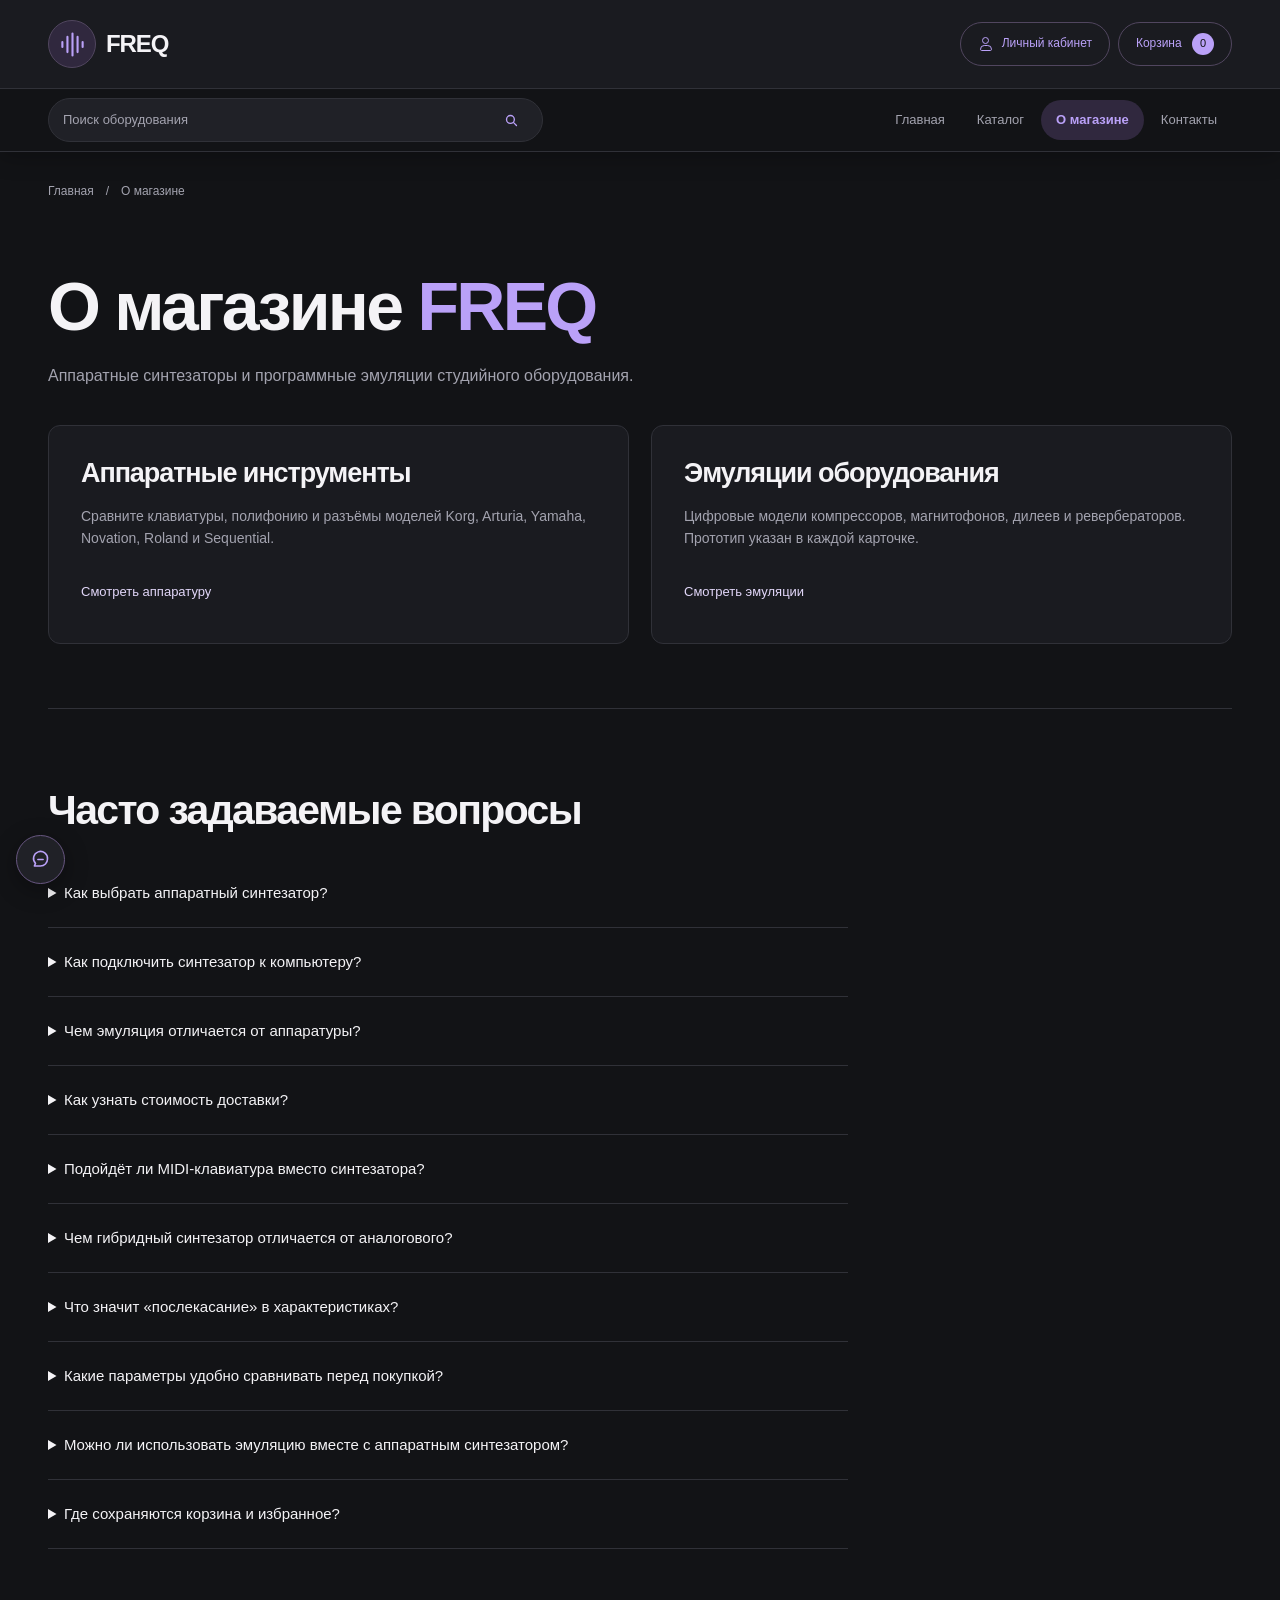
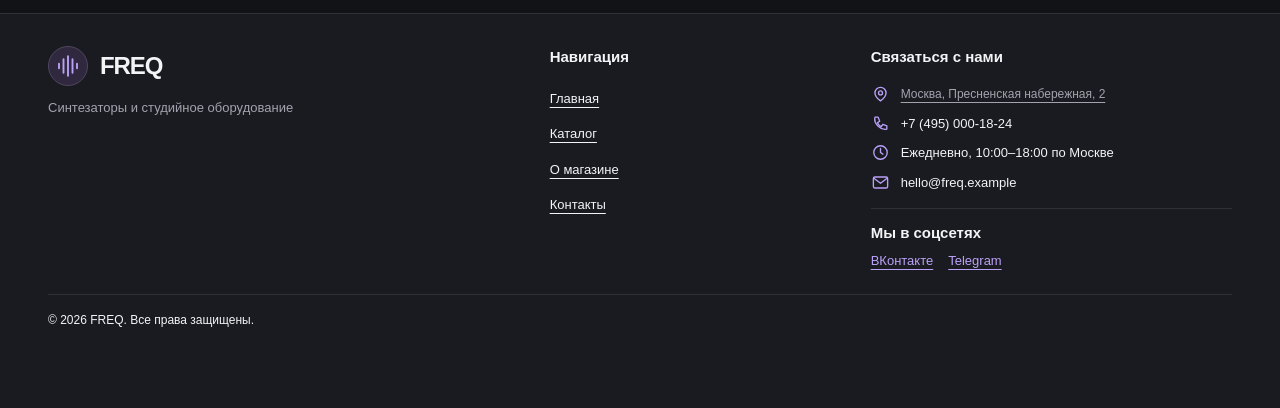
==== about.html @ dcb29331 "feat: add local account and contact email" ====
<!doctype html><html lang="ru"><head><meta charset="utf-8"><meta name="viewport" content="width=device-width, initial-scale=1.0"><meta name="description" content="О магазине. FREQ — аппаратные синтезаторы и программные эмуляции студийного оборудования."><title>О магазине — FREQ</title><link rel="icon" href="images/favicon.svg" type="image/svg+xml"><link rel="stylesheet" href="css/style.css"><link rel="stylesheet" href="css/responsive.css"><script src="js/main.js" defer></script></head><body id="top"><a class="skip-link" href="#main">Перейти к содержимому</a><header class="header"><div class="header__brandbar"><div class="container header__inner"><a class="header-brand" href="index.html" aria-label="FREQ — главная"><span class="header-brand__icon"><svg viewBox="0 0 32 32" width="27" height="27" fill="none" stroke="currentColor" stroke-width="2.5" stroke-linecap="round" aria-hidden="true"><path d="M4 13v6m6-12v18m6-22v26m6-22v18m6-12v6"/></svg></span><span class="brand-name">FREQ</span></a><div class="header__actions"><button class="account-button" type="button" data-account aria-haspopup="dialog" aria-controls="account-dialog"><span class="account-button__icon" aria-hidden="true"></span><span class="account-button__label">Личный кабинет</span></button><button class="cart-button" data-cart>Корзина <span class="cart-count">0</span></button></div><button class="menu-button" aria-expanded="false" aria-controls="navigation" aria-label="Открыть меню">☰</button></div></div><div class="header__navrow"><div class="container header__navinner"><form class="header-search" action="catalog.html" method="get" role="search"><label class="sr-only" for="header-query">Поиск оборудования</label><input id="header-query" name="q" type="search" placeholder="Поиск оборудования" maxlength="100"><button type="submit" aria-label="Найти товар"><svg width="17" height="17" viewBox="0 0 24 24" fill="none" stroke="currentColor" stroke-width="1.9" stroke-linecap="round" aria-hidden="true"><circle cx="10.5" cy="10.5" r="5.5"/><path d="m15 15 4 4"/></svg></button></form><nav class="nav" id="navigation" aria-label="Основная навигация"><a class="nav__link" href="index.html">Главная</a><a class="nav__link" href="catalog.html">Каталог</a><a class="nav__link nav__link--active" href="about.html" aria-current="page">О магазине</a><a class="nav__link" href="contacts.html">Контакты</a></nav></div></div></header><main tabindex="-1" id="main" class="page-main page-main--about"><nav class="breadcrumbs container" aria-label="Хлебные крошки"><a href="index.html">Главная</a><span>/</span><span aria-current="page">О магазине</span></nav>
<section class="section section--top container"><h1 class="page-title">О магазине <span class="accent">FREQ</span></h1><p class="lead">Аппаратные синтезаторы и программные эмуляции студийного оборудования.</p>
<div class="feature-grid"><article class="contact-card"><h2>Аппаратные инструменты</h2><p>Сравните клавиатуры, полифонию и разъёмы моделей Korg, Arturia, Yamaha, Novation, Roland и Sequential.</p><a class="text-link" href="catalog.html?category=hardware">Смотреть аппаратуру</a></article>
<article class="contact-card"><h2>Эмуляции оборудования</h2><p>Цифровые модели компрессоров, магнитофонов, дилеев и ревербераторов. Прототип указан в каждой карточке.</p><a class="text-link" href="catalog.html?category=effect">Смотреть эмуляции</a></article></div></section>
<section class="container section page-feature about-faq" id="faq" aria-labelledby="about-faq-title">
  <h2 id="about-faq-title">Часто задаваемые вопросы</h2>
  <div class="faq">
    <details><summary>Как выбрать аппаратный синтезатор?</summary><p>Для басовых партий и лидов часто подходит монофоническая модель. Для аккордов выбирайте полифоническую и проверяйте число голосов. В каталоге можно сравнить до трёх инструментов по клавиатуре, звуковому движку и полифонии.</p></details>
    <details><summary>Как подключить синтезатор к компьютеру?</summary><p>Для записи звука подключите линейные выходы к аудиоинтерфейсу. Для передачи нот и команд используйте MIDI или USB-MIDI, если они предусмотрены вашей моделью.</p></details>
    <details><summary>Чем эмуляция отличается от аппаратуры?</summary><p>Эмуляция работает в программе для записи звука и воспроизводит конкретное устройство или его алгоритм. Название прототипа и ссылка на требования производителя указаны в карточке плагина.</p></details>
    <details><summary>Как узнать стоимость доставки?</summary><p>При добавлении физического товара в форме появляется поле города. Итог в корзине включает товары. Стоимость доставки рассчитывается отдельно, вне сайта.</p></details>
      <details><summary>Подойдёт ли MIDI-клавиатура вместо синтезатора?</summary><p>Обычная MIDI-клавиатура передаёт ноты и команды, а для звука ей нужен внешний инструмент или плагин. Аппаратный синтезатор сам создаёт звук.</p></details>
    <details><summary>Чем гибридный синтезатор отличается от аналогового?</summary><p>Гибридный инструмент совмещает аналоговые и цифровые компоненты. Например, цифровые генераторы могут проходить через аналоговый фильтр. Устройство звукового тракта указано в карточке модели.</p></details>
    <details><summary>Что значит «послекасание» в характеристиках?</summary><p>Клавиатура с послекасанием реагирует на дополнительное давление после нажатия клавиши. В зависимости от модели им можно управлять фильтром, вибрато или другим параметром.</p></details>
    <details><summary>Какие параметры удобно сравнивать перед покупкой?</summary><p>Сопоставьте число клавиш, полифонию, тип звукового движка и разъёмы. Чтобы увидеть данные рядом, отметьте до трёх позиций кнопкой «Сравнить».</p></details>
    <details><summary>Можно ли использовать эмуляцию вместе с аппаратным синтезатором?</summary><p>Да. Запишите синтезатор на аудиодорожку и добавьте плагин как эффект. Перед установкой проверьте поддержку формата плагина в своей программе.</p></details>
    <details><summary>Где сохраняются корзина и избранное?</summary><p>Они хранятся в текущем браузере. На другом устройстве или после очистки данных сайта списки могут быть пустыми.</p></details>
</div>
</section></main><footer class="footer"><div class="container"><div class="footer__grid"><div class="footer__intro"><a class="footer-brand" href="index.html" aria-label="FREQ — главная"><span class="header-brand__icon"><svg viewBox="0 0 32 32" width="27" height="27" fill="none" stroke="currentColor" stroke-width="2.5" stroke-linecap="round" aria-hidden="true"><path d="M4 13v6m6-12v18m6-22v26m6-22v18m6-12v6"/></svg></span><span class="brand-name">FREQ</span></a><p class="footer__caption">Синтезаторы и студийное оборудование</p></div><nav class="footer__links" aria-label="Навигация в подвале"><h2>Навигация</h2><ul class="footer__link-list"><li><a href="index.html">Главная</a></li><li><a href="catalog.html">Каталог</a></li><li><a href="about.html">О магазине</a></li><li><a href="contacts.html">Контакты</a></li></ul></nav><div class="footer__contacts">
  <h2>Связаться с нами</h2>
  <address class="footer__contact-list">
    <a class="footer__contact-row" href="contacts.html#location-title"><svg class="footer__contact-icon" width="19" height="19" viewBox="0 0 24 24" fill="none" stroke="currentColor" stroke-width="1.7" stroke-linecap="round" stroke-linejoin="round" aria-hidden="true"><path d="M19 10c0 5-7 10-7 10s-7-5-7-10a7 7 0 1 1 14 0Z"/><circle cx="12" cy="10" r="2.5"/></svg><span>Москва, Пресненская набережная, 2</span></a>
    <div class="footer__contact-row"><svg class="footer__contact-icon" width="19" height="19" viewBox="0 0 24 24" fill="none" stroke="currentColor" stroke-width="1.7" stroke-linecap="round" stroke-linejoin="round" aria-hidden="true"><path d="M5 4h4l2 5-3 2a13 13 0 0 0 5 5l2-3 5 2v4c-8 2-17-7-15-15Z"/></svg><span>+7 (495) 000-18-24</span></div>
    <div class="footer__contact-row"><svg class="footer__contact-icon" width="19" height="19" viewBox="0 0 24 24" fill="none" stroke="currentColor" stroke-width="1.7" stroke-linecap="round" stroke-linejoin="round" aria-hidden="true"><circle cx="12" cy="12" r="8.5"/><path d="M12 7v5l3 2"/></svg><span>Ежедневно, 10:00–18:00 по Москве</span></div>
    <div class="footer__contact-row"><svg class="footer__contact-icon" width="19" height="19" viewBox="0 0 24 24" fill="none" stroke="currentColor" stroke-width="1.7" stroke-linecap="round" stroke-linejoin="round" aria-hidden="true"><rect x="3" y="5" width="18" height="14" rx="2"/><path d="m4 7 8 6 8-6"/></svg><span>hello@freq.example</span></div>
  </address>
<section class="footer__socials" aria-labelledby="social-title">
  <h2 id="social-title">Мы в соцсетях</h2>
  <ul class="social-links">
    <li><a href="https://vk.com/search?c%5Bq%5D=FREQ&amp;c%5Bsection%5D=communities">ВКонтакте</a></li>
    <li><a href="https://t.me/freq_plugins_club">Telegram</a></li>
  </ul>
</section>
</div></div><div class="footer__bottom"><small>© 2026 FREQ. Все права защищены.</small></div></div></footer><dialog class="modal account-dialog" id="account-dialog" aria-labelledby="account-title" aria-describedby="account-description">
  <div class="modal__header">
    <h2 id="account-title">Личный кабинет</h2>
    <button class="icon-button" type="button" data-account-close aria-label="Закрыть личный кабинет" autofocus>×</button>
  </div>
  <p id="account-description">Профиль сохраняется в этом браузере.</p>
  <form class="account-form" method="dialog">
    <label for="account-name">Имя</label>
    <input id="account-name" name="name" autocomplete="name" maxlength="100">
    <label for="account-email">Электронная почта</label>
    <input id="account-email" name="email" type="email" autocomplete="email" maxlength="254">
    <button class="button" type="submit">Сохранить профиль</button>
    <p class="account-form__status" role="status"></p>
  </form>
  <a class="text-link" href="favorites.html">Перейти в избранное</a>
</dialog>
<dialog class="modal" id="cart-dialog" aria-labelledby="cart-title"><div class="modal__header"><h2 id="cart-title">Корзина</h2><button class="icon-button" data-close aria-label="Закрыть корзину">×</button></div><div id="cart-items"></div><div class="modal__total">Итого <strong id="cart-total">0 ₽</strong></div><a class="button" href="order.html" id="checkout">Перейти к заявке</a><p class="muted">Корзина сохраняется в этом браузере.</p></dialog><div class="toast" role="status" aria-live="polite"></div><a class="back-to-top" href="#top" aria-label="Наверх страницы" title="Наверх страницы" hidden><span class="back-to-top__progress" aria-hidden="true"></span>
  <svg class="back-to-top__icon" width="26" height="26" viewBox="0 0 26 26" fill="none" stroke="currentColor" stroke-width="1.9" stroke-linecap="round" stroke-linejoin="round" aria-hidden="true">
    <path d="m6.5 10 6.5-6 6.5 6"/>
    <path d="M8 17v4m5-9v9m5-6v6"/>
  </svg>
</a>
<aside class="support-widget" aria-label="Поддержка FREQ">
  <button class="support-widget__toggle" type="button" aria-expanded="false" aria-controls="support-panel" aria-label="Чат с консультантом" title="Чат с консультантом">
    <svg width="21" height="21" viewBox="0 0 24 24" fill="none" stroke="currentColor" stroke-width="1.8" stroke-linecap="round" stroke-linejoin="round" aria-hidden="true"><path d="M20 11.5a8 8 0 0 1-8 8H5l1.3-3.1A8 8 0 1 1 20 11.5Z"/><path d="M9 12h6"/></svg>
    <span>Чат с консультантом</span>
  </button>
  <section class="support-widget__panel" id="support-panel" aria-labelledby="support-title" hidden>
    <div class="support-widget__header">
      <span class="support-widget__avatar" aria-hidden="true">F</span><div class="support-widget__identity"><h2 id="support-title">Консультант FREQ</h2><p>Автоматические ответы</p></div>
      <button class="icon-button support-widget__close" type="button" aria-label="Закрыть чат">×</button>
    </div>
    <div class="support-widget__messages" role="log" aria-live="polite" aria-label="Сообщения чата">
      <p class="support-widget__message">Здравствуйте! Чем могу вам помочь?</p>
    </div>
    <form class="support-widget__form">
      <label class="sr-only" for="support-question">Ваш вопрос</label>
      <input id="support-question" name="question" placeholder="Задайте интересующий вас вопрос" required maxlength="200" autocomplete="off">
      <button class="button" type="submit" aria-label="Отправить вопрос"><svg width="18" height="18" viewBox="0 0 24 24" fill="none" stroke="currentColor" stroke-width="1.8" stroke-linecap="round" stroke-linejoin="round" aria-hidden="true"><path d="m3 10 18-7-4.5 18-5.8-6.3L3 10Z"/><path d="m10.7 14.7 4.8-4.8"/></svg></button>
    </form>
  </section>
</aside>
</body></html>
---- css/style.css ----
/* FREQ: tokens → base → layout → components → states. БЭМ. */
:root{--bg:#121316;--surface:#1a1b20;--surface-light:#202127;--text:#f4f3f6;--muted:#a3a3af;--accent:#baa1f8;--line:#303138;--radius:12px;--space-sm:12px;--space-md:24px;--space-lg:48px;--font:Arial,Helvetica,sans-serif;color-scheme:dark}
*,*::before,*::after{box-sizing:border-box}html{scroll-behavior:smooth;scroll-padding-top:100px}body{margin:0;background:var(--bg);color:var(--text);font:16px/1.6 var(--font)}button,input,select,textarea{font:inherit}button,a,input,select,textarea{-webkit-tap-highlight-color:transparent}button{cursor:pointer}a{color:inherit;text-decoration:none}a:hover{color:var(--accent)}img{display:block;max-width:100%;height:auto}button{color:inherit}button:disabled{opacity:.45;cursor:not-allowed}:focus-visible{outline:2px solid #ad98dd;outline-offset:3px}[hidden]{display:none!important}h1,h2,h3,p{margin:0}h1,h2,h3{line-height:1.15;letter-spacing:-.04em}h2{font-size:clamp(28px,3.2vw,42px)}h3{font-size:21px}p{color:var(--muted)}strong{font-weight:600}button{border:0}section[id]{scroll-margin-top:100px}.container{width:min(100% - 40px,1200px);margin-inline:auto}.section{padding-block:48px}.section--top{padding-top:16px}.announcement{font-size:11px;letter-spacing:.08em;text-align:center;background:#25212e;padding:8px 16px;color:#d7c8f8}.announcement span{display:none}.header{background:#121316f2;border-bottom:1px solid #25262c;position:sticky;top:0;z-index:20;backdrop-filter:blur(14px)}.header__inner{display:flex;align-items:center;gap:16px;min-height:80px;flex-wrap:wrap;position:relative}.logo{font-size:40px;font-weight:800;letter-spacing:-4px;line-height:1;color:#fff}.logo__dot{color:var(--accent)}.nav{display:none;gap:30px;align-items:center}.nav__link{font-size:13px;color:#a8a8b2;position:relative}.nav__link--active{color:#fff}.nav__link--active::after{content:'';position:absolute;bottom:-28px;height:2px;background:var(--accent);left:0;right:0}.menu-button{background:transparent;font-size:13px;margin-left:auto;padding:12px 0}.cart-button{background:transparent;border-left:1px solid var(--line);padding:8px 0 8px 18px;font-size:13px;white-space:nowrap}.cart-count{display:inline-grid;place-items:center;background:var(--accent);color:#17131f;min-width:22px;height:22px;border-radius:50%;font-size:11px;margin-left:7px}.nav--open{display:flex;flex-direction:column;align-items:stretch;order:4;width:100%;padding:15px 0 24px;gap:20px}.nav--open .nav__link::after{display:none}.eyebrow{font-size:10px;letter-spacing:.15em;color:var(--accent);font-weight:600;display:flex;align-items:center;gap:8px}.status-dot{width:6px;height:6px;border-radius:50%;background:var(--accent);box-shadow:0 0 12px #bca4ff}.hero{display:grid;gap:24px;padding-block:48px}.hero h1{font-size:clamp(50px,6.1vw,83px);font-weight:600;letter-spacing:-.065em;margin-top:24px;line-height:1.02}.hero h1 em{font-style:normal;color:var(--accent)}.hero__copy>p{margin-top:24px;font-size:15px;line-height:1.8}.hero__actions{display:flex;align-items:center;gap:26px;flex-wrap:wrap;margin-top:30px}.button{background:var(--accent);color:#1c1728;display:inline-flex;align-items:center;justify-content:center;gap:25px;min-height:48px;padding:14px 24px;font-size:13px;font-weight:600;border-radius:6px;transition:background .2s,transform .2s}.button:hover{background:#d0bcff;color:#151019;transform:translateY(-2px)}.button--outline{border:1px solid #44414f;background:transparent;color:#d4c5f6}.button--outline:hover{background:#30283e;color:white}.button--small{min-height:38px;padding:8px 12px;font-size:11px;gap:8px}.text-link{background:none;padding:8px 0;display:inline-block;font-size:13px;color:#e2d7f9}.hero__visual{position:relative;display:grid;align-content:center;min-width:0;min-height:320px;isolation:isolate}.hero__orb{position:absolute;width:85%;aspect-ratio:1;top:0;left:10%;border-radius:50%;background:radial-gradient(ellipse,#55417766,transparent 68%);z-index:-1}.synth{background:linear-gradient(130deg,#303039,#1b1c23);border:1px solid #53515f;border-radius:12px;padding:20px;transform:rotate(-7deg);box-shadow:0 30px 80px #0009,0 0 70px #aa80ed12;width:94%;margin:auto}.synth__top{display:flex;justify-content:space-between;align-items:center;font-size:6px;letter-spacing:1px;color:#aaa5bb;margin-bottom:18px}.synth__top b{font-size:17px;letter-spacing:5px;color:#eeeaf5}.synth__top b span{font-size:6px;vertical-align:top}.synth__top i{font-style:normal;color:#b9f1bd}.synth__screen{border:1px solid #4b405f;background:linear-gradient(140deg,#201c30,#14151d);padding:14px;font-size:6px;color:#b5a3db;letter-spacing:1px}.synth__screen svg{display:block;width:100%;height:auto;margin:8px 0}.synth__screen div{display:flex;justify-content:space-between}.synth__knobs{display:flex;justify-content:space-around;padding:20px 0 16px}.synth__knobs>div{text-align:center;display:grid;gap:8px;font-size:6px;letter-spacing:1px;color:#a39eaf}.synth__knobs i{width:30px;height:30px;background:linear-gradient(130deg,#56535e,#1e1c24);border:2px solid #60566e;border-bottom-color:var(--accent);box-shadow:2px 5px 6px #0008;border-radius:50%;display:block;margin:auto;position:relative}.synth__knobs i::after{content:'';height:9px;width:2px;background:#d0b8ff;position:absolute;left:12px;top:2px;transform:rotate(20deg)}.synth__keys{display:flex;gap:2px;background:#14151a;padding:3px;border-radius:3px}.synth__keys>i{position:relative;background:linear-gradient(#d4d0db,#aaa6b4);border-radius:0 0 2px 2px;height:43px;flex:1}.synth__keys>i:nth-child(7n+1)::after,.synth__keys>i:nth-child(7n+2)::after,.synth__keys>i:nth-child(7n+4)::after,.synth__keys>i:nth-child(7n+5)::after,.synth__keys>i:nth-child(7n+6)::after{content:'';height:60%;width:65%;position:absolute;right:-40%;background:#15151b;z-index:1;border-radius:0 0 2px 2px;box-shadow:1px 2px 2px #0008}.floating-tag{position:absolute;right:0;bottom:12%;display:flex;align-items:center;gap:12px;background:#25242de8;border:1px solid #504457;padding:13px 18px;border-radius:9px;font-size:11px;box-shadow:0 10px 30px #0005;transform:rotate(3deg)}.floating-tag>span{font-size:26px;color:var(--accent)}.floating-tag small{display:block;font-size:9px;color:#b0a6bf}.hero__coordinate{position:absolute;bottom:0;right:0;font-size:7px;letter-spacing:.15em;color:#77707f}.compatibility{border-block:1px solid var(--line);background:#17181b}.compatibility__inner{display:flex;align-items:center;justify-content:space-between;gap:22px;flex-wrap:wrap;padding-block:22px}.compatibility span{font-size:9px;letter-spacing:.15em;color:#82818c}.compatibility b{font-size:15px;letter-spacing:-.04em;color:#aaa7b2}.section__heading{display:flex;align-items:end;justify-content:space-between;gap:20px;margin-bottom:28px;flex-wrap:wrap}.section__heading h2{margin-top:12px}.products-grid{display:grid;grid-template-columns:minmax(0,1fr);gap:22px}.product-card{min-width:0;background:var(--surface);border:1px solid #2a2b32;border-radius:10px;overflow:hidden;transition:border-color .2s,transform .2s}.product-card:hover{border-color:#66567e;transform:translateY(-4px)}.product-card__art{position:relative;display:block;overflow:hidden}.product-card__art img{width:100%;transition:transform .4s}.product-card:hover img{transform:scale(1.04)}.badge{position:absolute;top:14px;right:14px;background:#e7ddf7;color:#332842;border-radius:4px;padding:3px 8px;font-size:9px;font-weight:bold}.product-card__body{padding:22px}.product-card__body .eyebrow{font-size:8px;justify-content:space-between;color:#a7a1b5}.product-card__body .eyebrow span{font-size:8px;letter-spacing:0;color:#8c8995}.product-card__title{font-size:27px;font-weight:600;letter-spacing:-1px;display:block;margin-top:11px}.product-card__body p{font-size:12px;margin-top:4px}.product-card__bottom{display:flex;align-items:center;justify-content:space-between;gap:8px;margin-top:24px;border-top:1px solid #303039;padding-top:18px}.product-card__bottom strong{font-size:16px;white-space:nowrap}.about{display:grid;gap:40px;border-top:1px solid var(--line);padding-top:45px}.about h2{margin:15px 0 22px}.about>div>p{font-size:14px;max-width:460px}.about .text-link{margin-top:20px}.benefits{display:grid;gap:23px}.benefits article{position:relative;border-bottom:1px solid var(--line);padding:0 0 22px 42px}.benefits article>span{position:absolute;left:0;color:#9c84cc;font-size:11px}.benefits h3{font-size:19px;margin-bottom:8px}.benefits p{font-size:13px}.faq{margin-top:25px}.faq details{padding:22px 0;border-bottom:1px solid var(--line)}.faq summary{cursor:pointer;font-size:15px}.faq details p{max-width:800px;margin-top:14px;font-size:14px}.section>h2{margin-top:14px}.footer{border-top:1px solid var(--line);margin-top:40px;background:#101114;padding-block:40px 20px}.footer__grid{display:grid;gap:30px}.footer__grid>div{display:grid;align-content:start;gap:8px}.footer__grid strong{font-size:12px;margin-bottom:7px}.footer__grid a:not(.logo),.footer p{font-size:12px;color:var(--muted)}.footer p{margin-top:6px}.footer__bottom{border-top:1px solid var(--line);margin-top:36px;padding-top:20px;display:flex;justify-content:space-between;gap:15px;flex-wrap:wrap;font-size:10px;color:#83818b}.breadcrumbs{display:flex;gap:12px;flex-wrap:wrap;padding-block:30px;font-size:12px;color:var(--muted)}.page-title{font-size:clamp(42px,6vw,68px);margin:18px 0}.accent{color:var(--accent)}.lead{font-size:16px;margin-bottom:36px}.catalog-layout{display:grid;gap:30px;margin-top:40px}.filters{background:var(--surface);border:1px solid var(--line);border-radius:10px;padding:24px;align-self:start}.filters h2{font-size:18px;margin-bottom:24px}.field{display:grid;gap:9px;font-size:13px;min-width:0}.filters .field{margin-block:18px}.field output{color:var(--accent)}input:not([type=checkbox]):not([type=radio]):not([type=range]),select,textarea{min-height:46px;padding:12px;width:100%;border:1px solid #42414b;border-radius:5px;background:#15161a;color:var(--text);min-width:0}textarea{resize:vertical}input[type=range]{accent-color:var(--accent);width:100%}fieldset{border:0;padding:0;margin:20px 0}legend{font-size:13px;margin-bottom:12px}.choice{display:flex;align-items:flex-start;gap:9px;font-size:13px;color:#c6c1d0;padding:6px 0}.choice input{accent-color:var(--accent);width:17px;height:17px;flex-shrink:0;margin:2px 0}.filters .muted{font-size:11px;margin-top:24px}.catalog-toolbar{display:flex;align-items:center;justify-content:space-between;gap:16px;flex-wrap:wrap;margin-bottom:22px;font-size:12px}.empty-state{padding:35px 10px;color:var(--muted)}.product-detail{display:grid;gap:35px;align-items:center}.product-detail img{width:100%;border-radius:12px}.product-detail p{margin-bottom:20px}.product-detail__price{font-size:30px;font-weight:bold;margin-bottom:25px}.product-detail .muted{font-size:12px;margin-top:18px}.table-wrapper{overflow-x:auto;margin-top:25px;border:1px solid var(--line);border-radius:10px}.product-table{width:100%;min-width:640px;border-collapse:collapse;font-size:14px}.product-table caption{text-align:left;padding:18px;color:var(--muted);font-size:12px}.product-table th,.product-table td{text-align:left;border:1px solid var(--line);padding:18px}.product-table thead{background:#28242f}.product-table tbody tr:nth-child(even){background:#1c1c22}.order-layout{display:grid;gap:40px}.order-layout h2{font-size:24px;margin-bottom:25px}.order-form{display:grid;gap:20px}.order-form .choice{font-size:12px}.order-form .muted{font-size:11px;margin-top:12px}.order-summary{padding:26px;background:var(--surface);border:1px solid var(--line);border-radius:10px;align-self:start}.order-summary .muted{font-size:12px;margin-block:20px}.contact-grid{display:grid;gap:24px}.contact-card{border:1px solid var(--line);padding:32px;background:var(--surface);border-radius:12px}.contact-card>span{font-size:10px;letter-spacing:.12em}.contact-card h2{margin:24px 0 16px;font-size:27px}.contact-card p{font-size:14px;margin-bottom:24px}.contact-note{max-width:800px;padding-top:60px}.contact-note h2{margin-bottom:25px}.contact-note p{margin-bottom:18px;font-size:14px}.muted{color:var(--muted)}.modal{width:min(560px,calc(100% - 32px));max-height:85dvh;overflow:auto;color:var(--text);border:1px solid #5f526f;border-radius:15px;background:#1c1c23;padding:26px}.modal::backdrop{background:#000b;backdrop-filter:blur(5px)}.modal__header{display:flex;align-items:center;justify-content:space-between;gap:10px}.modal__header h2{font-size:27px}.icon-button{border:1px solid #45414e;border-radius:5px;min-width:36px;min-height:36px;display:inline-grid;place-items:center;background:transparent;font-size:18px}.icon-button:hover{background:#36303f}.cart-row{display:flex;align-items:center;justify-content:space-between;flex-wrap:wrap;gap:12px;border-bottom:1px solid var(--line);padding:18px 0;font-size:14px}.cart-row small{display:block;color:var(--muted);font-size:11px}.cart-row__controls{display:flex;align-items:center;gap:10px}.modal__total{display:flex;justify-content:space-between;gap:20px;font-size:18px;margin:26px 0}.modal .button{width:100%}.modal>.muted{font-size:11px;margin-top:15px}.toast{position:fixed;bottom:24px;left:50%;transform:translate(-50%,20px);opacity:0;pointer-events:none;z-index:100;background:#d1beff;color:#231c31;border:1px solid #9983bd;padding:14px 22px;border-radius:8px;box-shadow:0 6px 30px #0005;transition:opacity .2s,transform .2s;max-width:calc(100% - 32px);width:max-content;font-size:13px}.toast--visible{opacity:1;transform:translate(-50%,0)}.form-success{padding:20px;border:1px solid #799d8a;border-radius:8px;background:#1e342b;color:#c9edda}.skip-link{position:fixed;top:-100px;left:15px;z-index:200;background:var(--accent);color:#151019;padding:12px}.skip-link:focus{top:10px}
/* Двухуровневая шапка и трёхколоночный футер в палитре FREQ. */
.header{background:var(--bg);border-bottom:1px solid var(--line);backdrop-filter:none;color:var(--text);box-shadow:0 4px 22px #0004}
.header__brandbar{background:var(--surface);border-bottom:1px solid var(--line)}
.header__inner{min-height:88px;flex-wrap:nowrap;gap:16px}
.header-brand{display:inline-flex;align-items:center;gap:10px;min-width:0}
.header-brand:hover{color:var(--text)}
.header-brand__icon{width:48px;height:48px;display:grid;place-items:center;border-radius:50%;background:#30283e;border:1px solid #51465f;color:var(--accent);flex-shrink:0}
.brand-name {
  color: var(--text);
  font-size: 24px;
  font-weight: 800;
  line-height: 1;
  letter-spacing: -.045em;
}
.header-brand small{display:block;letter-spacing:.11em;font-size:8px;margin-top:10px;font-weight:bold}
.header__actions{display:flex;gap:8px;align-items:center;margin-left:auto}

.header .cart-button,
.account-button{border:1px solid #51465f;border-radius:30px;color:var(--accent);padding:10px 17px;background:none;font-size:12px;min-height:44px}
.header .cart-button:hover,
.account-button:hover{background:#30283e}
.account-button {
  position: relative;
  display: inline-flex;
  align-items: center;
  gap: 8px;
}
.account-button__icon {
  display: grid;
  justify-items: center;
  gap: 1px;
  width: 16px;
}
.account-button__icon::before,
.account-button__icon::after {
  content: "";
  border: 1.5px solid currentColor;
}
.account-button__icon::before { width: 7px; height: 7px; border-radius: 50%; }
.account-button__icon::after { width: 12px; height: 6px; border-radius: 5px 5px 2px 2px; }
.header .cart-count{background:var(--accent);color:var(--bg)}
.header .menu-button:hover{background:#30283e}
.header .menu-button{border:1px solid #51465f;border-radius:12px;padding:8px 12px;min-height:44px;margin:0;color:var(--accent);background:transparent;font-size:20px}
.header__navrow{background:var(--bg)}
.header__navinner{display:flex;align-items:center;gap:24px;flex-wrap:wrap;padding-block:9px}
.header-search{display:flex;align-items:center;position:relative;gap:8px;flex:1 1 100%;margin:0;background:var(--surface-light);border:1px solid var(--line);border-radius:30px;padding:0 14px;color:var(--accent);min-width:0;height:44px}

.header .header-search input[type=search]:not([type=range]){background:transparent;border:0;border-radius:0;min-height:40px;padding:8px 0;color:var(--text);outline:none;font-size:13px;box-shadow:none}
.header .header-search input[type=search]:focus-visible{outline:none}
.header-search input::placeholder{color:var(--muted)}
.header-search:has(input:focus-visible){border-color:#ad98dd;box-shadow:inset 0 0 0 1px #ad98dd}
.header-search button{background:none;color:var(--accent);padding:5px;min-width:32px;min-height:32px}
.header .nav{gap:5px;margin:0}
.header .nav__link{color:var(--muted);font-size:13px;padding:10px 15px;border-radius:30px;white-space:nowrap}
.header .nav__link:hover{background:var(--surface-light);color:var(--text)}
.header .nav__link--active{background:#30283e;color:var(--accent);font-weight:bold}
.header .nav__link--active::after{display:none}
.header .nav--open{padding:0 0 12px;gap:6px}
.sr-only{position:absolute;width:1px;height:1px;padding:0;margin:-1px;overflow:hidden;clip:rect(0,0,0,0);white-space:nowrap;border:0}
.footer{background:var(--surface);color:var(--text);margin-top:0;padding:32px 0 calc(78px + env(safe-area-inset-bottom));border-top:1px solid var(--line)}
.footer__grid{display:grid;gap:35px}
.footer .footer__intro{display:block}
.footer .footer__caption{font-size:13px;color:var(--muted)}
.footer h2{font-size:15px;letter-spacing:0;line-height:1.4;font-weight:bold;margin:0 0 12px}
.footer .footer__links,
.footer .footer__contacts {
  display: grid;
  align-content: start;
  gap: 6px;
}
.footer__link-list,
.footer__contact-list {
  display: grid;
  gap: 10px;
  margin: 0;
  padding: 0;
  list-style: none;
}
.footer__contact-list { font-style: normal; }
.footer .footer__links a,
.footer .footer__contact-row {
  color: var(--text);
  font-size: 13px;
}
.footer .footer__links a,
.footer__contact-list a span {
  text-decoration: underline;
  text-underline-offset: 4px;
}
.footer__contact-row {
  display: grid;
  grid-template-columns: 19px minmax(0, 1fr);
  align-items: start;
  gap: 11px;
  line-height: 1.5;
}
.footer__contact-icon { color: var(--accent); }
.footer__contact-row small { color: var(--muted); font-size: 11px; }
.footer .footer__links a:hover,
.footer a.footer__contact-row:hover { color: var(--accent); }
.footer .footer__bottom{margin-top:22px;padding-top:16px;border-color:var(--line);font-size:12px;color:var(--muted)}
.footer__bottom small{font-size:12px}
.footer__bottom small:first-child{color:var(--text)}
.brand-strip{display:flex;align-items:center;gap:14px;flex-wrap:wrap;border-block:1px solid var(--line);padding:20px 0;margin-top:25px}.brand-strip>span{font-size:10px;letter-spacing:.12em;color:var(--muted);margin-right:8px}.brand-strip>a{background:#25232e;border:1px solid #51465f;border-radius:30px;font-size:13px;padding:7px 15px}.brand-strip>a:hover{background:#3b314e}.brand-product-note{margin-top:24px;max-width:750px}

/* Плавающие элементы управления */
.back-to-top,
.support-widget {
  position: fixed;
  bottom: max(16px, env(safe-area-inset-bottom));
  z-index: 30;
}
.back-to-top {
  right: max(16px, env(safe-area-inset-right));
  display: grid;
  place-items: center;
  width: 49px;
  height: 49px;
  border-radius: 50%;
}
.support-widget {
  left: max(16px, env(safe-area-inset-left));
}
.support-widget__toggle {
  display: flex;
  align-items: center;
  gap: 8px;
  min-height: 49px;
  padding: 0 15px;
  border-radius: 30px;
  font-size: 13px;
  font-weight: bold;
}
.back-to-top,
.support-widget__toggle {
  background: var(--surface-light);
  border: 1px solid #685781;
  color: var(--accent);
  box-shadow: 0 6px 24px #0005;
}
.back-to-top:hover,
.support-widget__toggle:hover,
.support-widget__toggle[aria-expanded="true"] {
  background: var(--accent);
  color: var(--bg);
}
.support-widget__panel {
  position: absolute;
  bottom: calc(100% + 12px);
  left: 0;
  display: flex;
  flex-direction: column;
  width: min(360px, calc(100vw - 32px - env(safe-area-inset-left) - env(safe-area-inset-right)));
  max-height: min(520px, calc(100dvh - 93px - env(safe-area-inset-bottom)));
  overflow: auto;
  background: var(--surface);
  border: 1px solid #685781;
  border-radius: 16px;
  box-shadow: 0 12px 42px #0009;
}
.support-widget__header {
  display: flex;
  align-items: center;
  justify-content: space-between;
  gap: 12px;
  padding: 15px;
  border-bottom: 1px solid var(--line);
}
.support-widget__header h2 { font-size: 19px; }
.support-widget__header p { font-size: 12px; margin-top: 4px; }
.support-widget__messages {
  display: flex;
  flex-direction: column;
  gap: 10px;
  overflow-y: auto;
  min-height: 60px;
  padding: 14px;
}
.support-widget__message {
  align-self: flex-start;
  padding: 8px 11px;
  border-radius: 10px;
  background: var(--surface-light);
  color: var(--text);
  font-size: 13px;
  overflow-wrap: anywhere;
}
.support-widget__message--visitor {
  align-self: flex-end;
  background: #30283e;
}
.support-widget__form {
  display: flex;
  gap: 8px;
  padding: 12px;
  border-top: 1px solid var(--line);
}
.support-widget__form .button { min-height: 46px; padding: 0 15px; }
@media print {
  .back-to-top, .support-widget { display: none; }
}

/* Диалог с консультантом и состояния элементов */
.support-widget__header {
  justify-content: flex-start;
  background: var(--surface-light);
}
.support-widget__avatar {
  display: grid;
  place-items: center;
  flex: 0 0 38px;
  height: 38px;
  border-radius: 50%;
  background: #30283e;
  color: var(--accent);
  font-weight: bold;
}
.support-widget__identity { flex: 1; min-width: 0; }
.support-widget__close { margin-left: auto; }
.support-widget__messages { min-height: min(198px, 28dvh); }
.support-widget__message {
  max-width: 90%;
  border-radius: 13px 13px 13px 4px;
}
.support-widget__message--visitor {
  border-radius: 13px 13px 4px 13px;
  background: #392e4d;
}
.support-widget__form input { font-size: 13px; }
.benefits article { padding-inline-start: 0; }
.contact-card h2 { margin-top: 0; }

@media (hover: hover) and (pointer: fine) {
  .header-brand__icon,
  .header .cart-button,
  .header .nav__link,
  .header .menu-button,
  .header-search,
  .header-search button,
  .text-link,
  .icon-button,
  .brand-strip a,
  .footer a,
  .back-to-top,
  .support-widget__toggle,
  .contact-card,
  .faq details,
  .product-table tbody tr {
    transition: background-color .2s ease, border-color .2s ease, color .2s ease,
      box-shadow .2s ease, transform .2s ease;
  }
  .header-brand:hover .header-brand__icon {
    transform: rotate(-8deg) scale(1.08);
    border-color: var(--accent);
  }
  .header .cart-button:hover,
  .header .menu-button:hover,
  .header-search:hover,
  .brand-strip a:hover { border-color: var(--accent); }
  .header-search button:hover,
  .text-link:hover { color: var(--accent); transform: translateX(3px); }
  .text-link:hover,
  .breadcrumbs a:hover { text-decoration: underline; text-underline-offset: 4px; }
  .product-card:hover,
  .contact-card:hover { box-shadow: 0 12px 30px #09070f80; }
  .contact-card:hover { border-color: #685781; transform: translateY(-3px); }
  .faq details:hover,
  .product-table tbody tr:hover { background: #272330; }
  .faq summary:hover,
  .choice:hover,
  .footer a:hover { color: var(--accent); }
  .field input:hover,
  .field textarea:hover { border-color: #685781; }
  .back-to-top:hover,
  .support-widget__toggle:hover { transform: translateY(-3px); }
  .icon-button:hover { border-color: var(--accent); color: var(--accent); }
}

/* Избранное и сравнение */
.product-card__heading {
  display: grid;
  grid-template-columns: minmax(0, 1fr) auto;
  align-items: center;
  gap: 10px;
  margin-top: 10px;
}
.product-card__heading .product-card__title {
  margin: 0;
  overflow-wrap: anywhere;
}
.favorite-button {
  display: grid;
  place-items: center;
  width: 40px;
  height: 40px;
  border: 1px solid #75648a;
  border-radius: 50%;
  background: #16131de8;
  color: var(--text);
}
.favorite-button:hover,
.favorite-button[aria-pressed="true"] { color: var(--accent); background: #30283e; }
.favorite-button[aria-pressed="true"] svg { fill: currentColor; }
.compare-button {
  display: block;
  min-height: 36px;
  width: 100%;
  margin-top: 10px;
  border-radius: 6px;
  background: #272330;
  color: var(--muted);
  font-size: 12px;
}
.compare-button:hover,
.compare-button[aria-pressed="true"] { background: #392e4d; color: var(--accent); }
.product-detail__actions,
.catalog-more { display: flex; align-items: center; gap: 12px; flex-wrap: wrap; }
.catalog-more { justify-content: center; }
.catalog-more button:not([hidden]) { margin-top: 24px; }
#compare-jump { order: 1; }
#comparison { padding-top: 28px; border-top: 1px solid var(--line); }
.compare-help { margin-top: 12px; }
#compare-clear { margin-top: 12px; }
#favorites-empty .button { margin-top: 16px; }

.feature-grid,
.location { display: grid; gap: 22px; }
.page-feature,
.location { border-top: 1px solid var(--line); }
.page-feature p,
.location p { margin: 14px 0; max-width: 60ch; }
.page-feature .button { margin-top: 10px; }
.contact-details { display: grid; grid-template-columns: minmax(0, 1fr); gap: 5px; }
.contact-details dt { color: var(--muted); font-size: 13px; }
.contact-details dd { margin: 0 0 9px; font-weight: bold; }
.location address { color: var(--text); font-style: normal; margin-top: 16px; }
.location__map { min-width: 0; }
.location iframe {
  display: block;
  width: 100%;
  min-height: 295px;
  border: 1px solid var(--line);
  border-radius: var(--radius);
  background: var(--surface);
}

/* Индикатор прогресса чтения вокруг кнопки «Наверх». */
.back-to-top {
  --scroll-progress: 0%;
  isolation: isolate;
  width: 56px;
  height: 56px;
  border: 0;
  color: var(--accent);
}
.back-to-top__progress {
  position: absolute;
  inset: 0;
  z-index: -1;
  border-radius: inherit;
  background: conic-gradient(var(--accent) var(--scroll-progress), #4a3d5c 0);
}
.back-to-top__progress::after {
  position: absolute;
  inset: 3px;
  content: '';
  border-radius: inherit;
  background: var(--surface-light);
}
.back-to-top:hover { color: var(--text); }
.back-to-top:hover .back-to-top__progress::after { background: #392e4d; }
@media (hover: hover) and (pointer: fine) {
  .favorite-button, .compare-button, .back-to-top__progress::after {
    transition: color .2s, background-color .2s, transform .2s;
  }
  .favorite-button:hover { transform: scale(1.08); }
}

/* Изображения интерфейсов и обложки бандлов */
.plugin-photo,
.bundle-art {
  display: grid;
  aspect-ratio: 16 / 9;
  overflow: hidden;
  background: radial-gradient(ellipse at center, #352b48, #1c1924 70%);
}
.plugin-photo { padding: 12px; }
.plugin-photo img,
.bundle-art img {
  width: 100%;
  height: 100%;
  min-width: 0;
  min-height: 0;
  object-fit: contain;
}
.bundle-art {
  grid-template-columns: 1fr 1.2fr 1fr;
  align-items: center;
  gap: 6px;
  padding: 13px;
}
.bundle-art img {
  filter: drop-shadow(0 4px 9px #09070f99);
}
.bundle-art img:nth-child(2) { height: 90%; }
.product-detail .plugin-photo,
.product-detail .bundle-art { border-radius: var(--radius); border: 1px solid var(--line); }
.product-detail .plugin-photo img,
.product-detail .bundle-art img { border-radius: 0; }
.bundle-contents {
  margin-top: 20px;
  padding: 0;
  list-style: none;
}
.bundle-contents li {
  display: flex;
  align-items: center;
  justify-content: space-between;
  flex-wrap: wrap;
  gap: 8px 18px;
  padding: 12px 0;
  border-bottom: 1px solid var(--line);
}
.bundle-contents a { color: var(--accent); text-decoration: underline; text-underline-offset: 4px; }
.bundle-contents span { color: var(--muted); font-size: 13px; }
.bundle-art--2 { grid-template-columns: repeat(2, minmax(0, 1fr)); }
.bundle-art--2 img:nth-child(2) { height: 100%; }

/* Сохраняем оригинальные скриншоты и обрезаем белые поля в рамках сайта. */
.plugin-photo img[src$="valhalla-vintageverb.webp"],
.bundle-art img[src$="valhalla-vintageverb.webp"],
.plugin-photo img[src$="valhalla-delay.jpg"],
.bundle-art img[src$="valhalla-delay.jpg"] {
  align-self: center;
  height: auto;
  object-fit: cover;
}
.plugin-photo img[src$="valhalla-vintageverb.webp"],
.bundle-art img[src$="valhalla-vintageverb.webp"] { aspect-ratio: 2.53; }
.plugin-photo img[src$="valhalla-delay.jpg"],
.bundle-art img[src$="valhalla-delay.jpg"] {
  aspect-ratio: 2.22;
  clip-path: inset(0 2.3%);
}
.hero__plugin {
  display: grid;
  align-content: center;
  gap: 14px;
  padding: clamp(16px, 3vw, 32px);
  border: 1px solid #51465f;
  border-radius: var(--radius);
  background: linear-gradient(135deg, #2c2539, #1b1c23);
  box-shadow: 0 20px 60px #0005;
  color: var(--accent);
  font-size: 13px;
}
.hero__plugin:hover { border-color: var(--accent); }
.hero__plugin img { width: 100%; }
.plugin-photo img[src$="valhalla-futureverb.jpg"],
.plugin-photo img[src$="valhalla-shimmer.png"] {
  align-self: center;
  height: auto;
  object-fit: cover;
}
.plugin-photo img[src$="valhalla-futureverb.jpg"] {
  aspect-ratio: 2.41;
  object-position: center 57%;
  clip-path: inset(0 .25% 0 0);
}
.plugin-photo img[src$="valhalla-shimmer.png"] {
  aspect-ratio: 3.24;
  object-position: center 57%;
  clip-path: inset(0 8%);
}

/* Catalog controls */
.catalog-controls {
  display: flex;
  align-items: end;
  flex-wrap: wrap;
  gap: 16px 20px;
  padding: 17px;
  margin-bottom: 18px;
  background: var(--surface);
  border: 1px solid var(--line);
  border-radius: var(--radius);
}
.catalog-control {
  display: grid;
  gap: 7px;
  min-width: 0;
  font-size: 12px;
  color: var(--muted);
}
.catalog-control--search { flex: 1 1 170px; }
.sort-buttons {
  display: flex;
  gap: 6px;
  flex-wrap: wrap;
}
.sort-button {
  display: grid;
  place-items: center;
  width: 47px;
  min-height: 46px;
  padding: 7px;
  border: 1px solid #4c455a;
  border-radius: 8px;
  background: #22202a;
  color: var(--text);
  font-size: 12px;
  line-height: 1.25;
}
.sort-button:hover { background: #30283e; }
.sort-button[aria-pressed="true"] {
  border-color: #9e86c9;
  background: #382c4c;
  color: #eadeff;
}
.sort-button { transition: background-color .18s, border-color .18s, color .18s; }
input:focus-visible,
select:focus-visible,
textarea:focus-visible,
.sort-button:focus-visible { outline-offset: -2px; }
.header-search button {
  display: grid;
  place-items: center;
  flex: 0 0 34px;
}
.support-widget__form .button { flex: 0 0 44px; padding-inline: 0; }

.product-card,
.product-card__body {
  display: flex;
  flex-direction: column;
}
.product-card__body { flex: 1; }
.product-card__body > p { flex: 1; }
.product-card__art { flex: 0 0 auto; }
.product-card__title { font-size: clamp(19px, 2vw, 26px); }
.footer__contact-row span { overflow-wrap: anywhere; }
section[id] { scroll-margin-top: 12px; }
body { display: flex; flex-direction: column; min-height: 100vh; }
main { flex: 1 0 auto; }

.support-widget__toggle {
  width: 49px;
  justify-content: center;
  padding: 0;
}
.support-widget__toggle span { display: none; }
.product-card__art:focus-visible { outline-offset: -3px; }

/* Фотографии аппаратуры сохраняют исходные пропорции. */
.plugin-photo--hardware {
  align-items: center;
  justify-items: center;
  background: radial-gradient(ellipse at 50% 48%, #41374f, #1d1a25 77%);
}
.plugin-photo--hardware img,
.hero__gear img { object-fit: contain; }
.hero__gear { overflow: hidden; }
.hero__gear img { border-radius: 8px; }
.gear-specs { min-width: 0; }
.gear-specs th { width: 34%; }
#specs .text-link { margin-top: 16px; }

.manufacturer-field {
  display: grid;
  gap: 8px;
  font-size: 13px;
}
.manufacturer-picker { position: relative; }
.manufacturer-picker summary {
  display: grid;
  grid-template-columns: 28px minmax(0, 1fr) 8px;
  align-items: center;
  gap: 8px;
  min-height: 46px;
  padding: 7px 11px 7px 8px;
  border: 1px solid #50465e;
  border-radius: 9px;
  background: #22202a;
  color: var(--text);
  cursor: pointer;
  list-style: none;
}
.manufacturer-picker summary::-webkit-details-marker { display: none; }
.manufacturer-picker[open] summary,
.manufacturer-picker summary:hover { border-color: #9e86c9; }
.manufacturer-picker__icon {
  display: grid;
  place-items: center;
  width: 28px;
  height: 28px;
  border-radius: 7px;
  color: var(--accent);
  background: #372c4a;
}
.manufacturer-picker__chevron {
  width: 7px;
  height: 7px;
  border-right: 1.5px solid var(--accent);
  border-bottom: 1.5px solid var(--accent);
  transform: translateY(-2px) rotate(45deg);
}
.manufacturer-picker[open] .manufacturer-picker__chevron {
  transform: translateY(2px) rotate(225deg);
}
.manufacturer-picker__options {
  position: absolute;
  inset: calc(100% + 7px) 0 auto;
  z-index: 4;
  display: grid;
  gap: 2px;
  max-height: min(270px, 38dvh);
  overflow-y: auto;
  padding: 6px;
  border: 1px solid #51465f;
  border-radius: 11px;
  background: #22202a;
  box-shadow: 0 12px 24px #100c1890;
  scrollbar-width: thin;
}
.manufacturer-picker__group {
  margin-top: 4px;
  padding: 6px 8px 4px;
  border-top: 1px solid #383241;
  color: var(--muted);
  font-size: 10px;
}
.manufacturer-picker__option {
  position: relative;
  display: grid;
  grid-template-columns: minmax(0, 1fr) auto;
  align-items: center;
  gap: 6px;
  min-height: 34px;
  padding: 5px 8px;
  border-radius: 7px;
  cursor: pointer;
}
.manufacturer-picker__option input {
  position: absolute;
  inset: 0;
  width: 100%;
  height: 100%;
  margin: 0;
  opacity: 0;
  cursor: inherit;
}
.manufacturer-picker__option:hover,
.manufacturer-picker__option:has(input:checked) { background: #382c4c; }
.manufacturer-picker__option:has(input:checked) { color: #eadeff; }
.manufacturer-picker__option:has(input:checked)::after {
  width: 9px;
  height: 5px;
  content: '';
  border-left: 1.5px solid var(--accent);
  border-bottom: 1.5px solid var(--accent);
  transform: translateY(-1px) rotate(-45deg);
}
.manufacturer-picker__option:focus-within { outline: 2px solid #ad98dd; outline-offset: -2px; }

.plugin-photo--hardware img[src$="yamaha-reface-cs.webp"] {
  width: 111%;
  max-width: none;
  height: auto;
  aspect-ratio: 3.68;
  object-fit: cover;
  clip-path: inset(0 7.4%);
}
.about-faq .faq { max-width: 800px; }
.about-faq .faq p { margin-bottom: 0; }

/* Навигация внутри каталога и раздела о магазине. */
.section-tabs {
  display: flex;
  flex-wrap: wrap;
  gap: 8px;
}
.section-tabs a {
  display: inline-flex;
  align-items: center;
  min-height: 44px;
  padding: 8px 16px;
  border: 1px solid var(--line);
  border-radius: 30px;
  color: var(--muted);
  background: var(--surface);
  font-size: 13px;
  transition: background-color .2s, color .2s, border-color .2s;
}
.section-tabs a:hover,
.section-tabs a[aria-current="page"] {
  border-color: #685781;
  background: #30283e;
  color: #eadeff;
}
.section-tabs a[aria-current="page"] { font-weight: 600; }

.contact-intro .contact-card p:last-child { margin-bottom: 0; }

@media (prefers-reduced-motion: no-preference) {
  main { animation: page-arrival .32s cubic-bezier(.22,.75,.25,1) both; }
  .modal[open] { animation: panel-arrival .24s cubic-bezier(.2,.75,.25,1) both; }
  .modal[open]::backdrop { animation: fade-arrival .2s ease-out both; }
  .support-widget__panel:not([hidden]) {
    transform-origin: bottom left;
    animation: panel-arrival .23s cubic-bezier(.2,.75,.25,1) both;
  }
  .support-widget__message,
  .faq details[open] > p,
  #compare-table-wrap:not([hidden]) { animation: content-arrival .21s ease-out both; }
  .nav--open { animation: content-arrival .2s ease-out both; }
}
@keyframes page-arrival {
  from { opacity: .35; transform: translateY(8px); }
  to { opacity: 1; transform: none; }
}
@keyframes panel-arrival {
  from { opacity: 0; transform: translateY(12px) scale(.98); }
  to { opacity: 1; transform: none; }
}
@keyframes content-arrival {
  from { opacity: .3; transform: translateY(5px); }
  to { opacity: 1; transform: none; }
}
@keyframes fade-arrival {
  from { opacity: 0; }
  to { opacity: 1; }
}

.contact-overview__heading {
  display: flex;
  justify-content: space-between;
  align-items: end;
  flex-wrap: wrap;
  gap: 10px 28px;
  margin-bottom: 26px;
}
.contact-overview__heading .page-title { margin: 0; }
.contact-overview__heading > p { max-width: 36ch; }
.contact-overview__grid {
  display: grid;
  gap: 20px;
}
.contact-place,
.contact-feedback {
  min-width: 0;
  border: 1px solid var(--line);
  border-radius: var(--radius);
}
.contact-place {
  overflow: hidden;
  background: var(--surface);
}
.contact-place iframe {
  display: block;
  width: 100%;
  height: clamp(240px, 35vw, 405px);
  border: 0;
  border-bottom: 1px solid var(--line);
  background: #202127;
}
.contact-place__body,
.contact-feedback { padding: clamp(20px, 3.2vw, 34px); }
.contact-place h2,
.contact-feedback h2 {
  font-size: clamp(24px, 3vw, 31px);
  margin-bottom: 12px;
}
.contact-place address { font-style: normal; line-height: 1.55; }
.contact-place__body > p { margin-top: 10px; font-size: 14px; }
.contact-place__links {
  display: flex;
  flex-wrap: wrap;
  gap: 6px 18px;
  margin-top: 10px;
}
.contact-place__links a { text-decoration: underline; text-underline-offset: 4px; }
.contact-feedback {
  background: linear-gradient(140deg, #292334, var(--surface) 78%);
}
.contact-feedback__channels {
  display: grid;
  gap: 15px;
  margin: 20px 0;
}
.contact-feedback__channels dt { color: var(--muted); font-size: 13px; }
.contact-feedback__channels dd { margin: 3px 0 0; overflow-wrap: anywhere; }
.contact-feedback__hours {
  padding-top: 17px;
  border-top: 1px solid var(--line);
  margin-bottom: 22px;
}
.contact-feedback__hours h3 { font-size: 17px; margin-bottom: 6px; }
.contact-feedback__hours p { font-size: 14px; }
.contact-overview--stacked .contact-overview__grid {
  grid-template-columns: minmax(0, 1fr);
  gap: clamp(24px, 4vw, 48px);
}

@media (min-width: 768px) {
  .contact-overview__grid { grid-template-columns: minmax(0, 1.8fr) minmax(250px, 1fr); }
  .contact-overview--stacked .contact-feedback__channels {
    grid-template-columns: repeat(3, minmax(0, 1fr));
  }
}

.home-contact-title { font-size: clamp(30px, 4.6vw, 57px); }
.contact-place h3,
.contact-feedback > h3 {
  font-size: clamp(24px, 3vw, 31px);
  margin-bottom: 12px;
}
.contact-feedback__hours h4 {
  margin: 0 0 6px;
  font-size: 17px;
}


.footer__grid a.footer-brand {
  display: inline-flex;
  align-items: center;
  gap: 12px;
}
.footer-brand .header-brand__icon { width: 40px; height: 40px; }
.footer-brand .header-brand__icon svg { width: 24px; height: 24px; }
.footer .footer__caption { margin-top: 12px; }
.footer__socials {
  margin-top: 10px;
  padding-top: 13px;
  border-top: 1px solid var(--line);
}
.footer__socials h2 { margin-bottom: 8px; }
.social-links {
  display: flex;
  flex-wrap: wrap;
  gap: 7px 15px;
  margin: 0;
  padding: 0;
  list-style: none;
  color: var(--text);
  font-size: 13px;
}
.footer__grid .social-links a,
.social-links a {
  color: var(--accent);
  font-size: inherit;
  text-decoration: underline;
  text-underline-offset: 4px;
}
.footer__grid .social-links a:hover,
.social-links a:hover { color: var(--text); }
main:focus-visible { outline-offset: -2px; }

.account-dialog > p { margin-top: 8px; font-size: 14px; }
.account-form {
  display: grid;
  gap: 8px;
  margin-block: 18px;
}
.account-form label { font-size: 14px; }
.account-form input + label { margin-top: 5px; }
.account-form .button { margin-top: 8px; }
.account-form__status { color: var(--accent); font-size: 13px; }
.account-form__status:empty { margin-top: -8px; }
---- css/responsive.css ----
/* Практика 12. Mobile First: мобильная раскладка — основная.
   480: крупный телефон; 768: планшет; 1024: ноутбук; 1200: desktop.
   Таблицы прокручиваются внутри .table-wrapper, а не всей страницы. */
img,video{max-width:100%;height:auto}main,.catalog-layout>*,.order-layout>*,.product-detail>*,.about>*{min-width:0}
@media(min-width:480px){.container{width:min(100% - 48px,1200px)}.hero__visual{min-height:400px}.synth{padding:25px}.synth__keys>i{height:55px}.synth__knobs i{width:38px;height:38px}.synth__knobs i::after{left:16px;top:3px;height:12px}.footer__grid{grid-template-columns:2fr 1fr 1fr}.synth__screen{font-size:8px}.synth__top{font-size:8px}.synth__knobs>div{font-size:8px}}
@media(min-width:768px){.announcement span{display:inline;margin-left:35px;color:#a99abb;font-size:9px}.section{padding-block:64px}.section--top{padding-top:18px}.products-grid{grid-template-columns:repeat(2,minmax(0,1fr))}.hero{grid-template-columns:1fr 1fr;gap:32px;padding-block:60px}.hero__visual{min-height:380px}.hero__copy>p{font-size:14px}.hero__actions{gap:20px}.hero__visual .synth{padding:20px}.hero__visual .synth__screen{font-size:6px}.hero__visual .synth__top{font-size:6px}.hero__visual .synth__knobs>div{font-size:6px}.hero__visual .synth__keys>i{height:40px}.hero__visual .synth__knobs i{width:28px;height:28px}.hero__visual .synth__knobs i::after{left:11px;height:8px}.about{grid-template-columns:1fr 1fr;gap:80px}.order-form{grid-template-columns:repeat(2,minmax(0,1fr))}.order-form__wide{grid-column:1/-1}.contact-grid{grid-template-columns:repeat(2,minmax(0,1fr))}.product-detail{grid-template-columns:1.1fr 1fr;gap:45px}.compatibility__inner{flex-wrap:nowrap}.hero__coordinate{font-size:6px}}
@media(min-width:1024px){.header__inner{flex-wrap:nowrap;min-height:85px}.menu-button{display:none}.nav,.nav--open{display:flex;flex-direction:row;order:initial;width:auto;padding:0;margin:auto}.nav--open .nav__link--active::after{display:block}.hero{padding-block:75px 65px;gap:70px}.hero__visual{min-height:440px}.hero__visual .synth{padding:25px}.hero__visual .synth__screen{font-size:7px}.hero__visual .synth__top{font-size:7px}.hero__visual .synth__knobs i{width:38px;height:38px}.hero__visual .synth__knobs i::after{left:16px;height:11px}.hero__visual .synth__keys>i{height:55px}.hero__visual .synth__knobs>div{font-size:7px}.hero__copy>p{font-size:15px}.products-grid{grid-template-columns:repeat(3,minmax(0,1fr))}.catalog-layout{grid-template-columns:235px minmax(0,1fr);gap:32px}.products-grid--catalog{grid-template-columns:repeat(2,minmax(0,1fr))}.filters{position:sticky;top:110px}.order-layout{grid-template-columns:minmax(0,1.6fr) minmax(300px,1fr);gap:55px}.order-summary{position:sticky;top:110px}.floating-tag{right:-15px;bottom:12%}.compatibility__inner{padding-block:25px}.compatibility b{font-size:20px}.hero__coordinate{font-size:7px}.hero__actions .button{padding:16px 25px}.footer__grid{grid-template-columns:2.5fr 1fr 1fr}}
@media(min-width:1200px){.container{width:min(100% - 96px,1200px)}.hero{grid-template-columns:1fr 1.04fr}.hero__visual{min-height:460px}.synth__top b{font-size:22px}.hero__visual .synth__screen{font-size:8px}.hero__visual .synth__keys>i{height:65px}.floating-tag{padding:16px 20px}.hero__actions{gap:30px}.products-grid--catalog{gap:24px}}
@media(prefers-reduced-motion:reduce){html{scroll-behavior:auto}*,*::before,*::after{transition:none!important;animation:none!important}}
@media print{.header,.announcement,.footer,.cart-button,.button,.toast,.filters{display:none}body{background:white;color:black}.container{width:100%}p{color:#333}.products-grid{grid-template-columns:repeat(2,1fr)}}
/* Шапка/футер после обновления: Mobile First, без Bootstrap. */
html{scroll-padding-top:165px}
@media(min-width:768px){.footer__grid{grid-template-columns:5fr 3fr 4fr;gap:35px}.header-search{flex:1 1 100%}}
@media(min-width:1024px){.header__inner{min-height:88px}.header__navinner{flex-wrap:nowrap;gap:28px}.header-search{flex:1 1 390px;max-width:495px}.header .nav,.header .nav--open{display:flex;flex-direction:row;width:auto;order:initial;padding:0;gap:2px;margin-left:auto}.header .nav__link{padding:10px 12px;font-size:12px}.header .nav__link--active::after{display:none}.header .menu-button{display:none}.filters,.order-summary{top:172px}.footer__grid{gap:50px}}
@media(min-width:1200px){.header .nav__link{font-size:13px;padding:10px 15px}.header__navinner{gap:45px}}
@media(max-width:479px){.header__inner{min-height:78px;gap:9px}.header-brand{gap:7px}.header-brand__icon{width:35px;height:35px}.header-brand__icon svg{width:22px;height:22px}.header-brand small{font-size:6px;letter-spacing:.05em;max-width:135px;margin-top:5px}.header .cart-button{padding:8px 10px;font-size:10px}.header .cart-count{min-width:18px;height:18px;font-size:10px;margin-left:3px}.header .menu-button{font-size:17px;padding:6px 10px}.header__navinner{padding-block:8px;gap:12px}}
@media print{.header,.footer{display:none}}

@media (min-width: 768px) {
  .feature-grid { grid-template-columns: repeat(2, minmax(0, 1fr)); }
  .location { grid-template-columns: minmax(0, .9fr) minmax(0, 1.4fr); align-items: center; }
}
@media (min-width: 1024px) {
  .page-main--home .hero { min-height: 66svh; align-items: center; }
  .page-main--home #popular { min-height: 68svh; display: grid; align-content: center; }
  .page-main--home #faq { min-height: 49svh; display: grid; align-content: center; }
  .products-grid--catalog { grid-template-columns: repeat(3, minmax(0, 1fr)); }
  .products-grid--catalog .product-card__body { padding: 15px; }
  .products-grid--catalog .product-card__bottom { flex-wrap: wrap; gap: 8px; }
  .contact-details { grid-template-columns: 1fr auto; align-items: baseline; }
}
@media (max-width: 359px) {
  .support-widget__toggle { max-width: calc(100vw - 104px); line-height: 1.2; }
}

/* Layout refinements for narrow screens and short browser windows */
@media (max-width: 767px) {
  html { scroll-padding-top: 145px; }
  .hero__visual { min-height: 0; }
  .hero__orb { display: none; }
  .header .nav--open { max-height: max(115px, calc(100dvh - 168px)); overflow-y: auto; }
}
@media (min-width: 480px) and (max-width: 767px) {
  .footer__grid { grid-template-columns: minmax(0, 1fr) minmax(0, 1.4fr); gap: 28px; }
  .footer__intro { grid-column: 1 / -1; }
}
@media (max-width: 479px) {
  .catalog-control { width: 100%; }
  .catalog-controls { gap: 12px; padding: 13px; }
  .support-widget__form input { padding-inline: 8px; }
  .support-widget__form input::placeholder { font-size: 12px; }
}
@media (min-width: 1024px) and (max-height: 680px) {
  .filters, .order-summary { position: static; }
}
.catalog-layout { gap: 18px; margin-top: 26px; }
.catalog-controls { margin-bottom: 0; }
@media (min-width: 1024px) {
  .catalog-layout {
    grid-template-areas: "filters controls" "filters results";
    grid-template-rows: auto minmax(0, 1fr);
    column-gap: 32px;
  }
  .catalog-layout .filters { grid-area: filters; }
  .catalog-controls { grid-area: controls; }
  .catalog-results { grid-area: results; }
}
@media (max-width: 767px) {
  .breadcrumbs { padding-block: 19px; }
}


@media screen {
  body { min-height: 200svh; }
  body:has(.page-main--home) { min-height: 300svh; }
  .page-main--home #popular,
  .page-main--home #faq { min-height: 0; }
}
@media screen and (max-width: 767px) {
  .footer__grid { gap: 20px; }
  .footer__contacts { margin-top: 0; }
}

@media (max-width: 599px) {
  .account-button { justify-content: center; width: 44px; padding-inline: 0; }
  .account-button__label {
    position: absolute;
    width: 1px;
    height: 1px;
    padding: 0;
    overflow: hidden;
    clip-path: inset(50%);
    white-space: nowrap;
  }
}
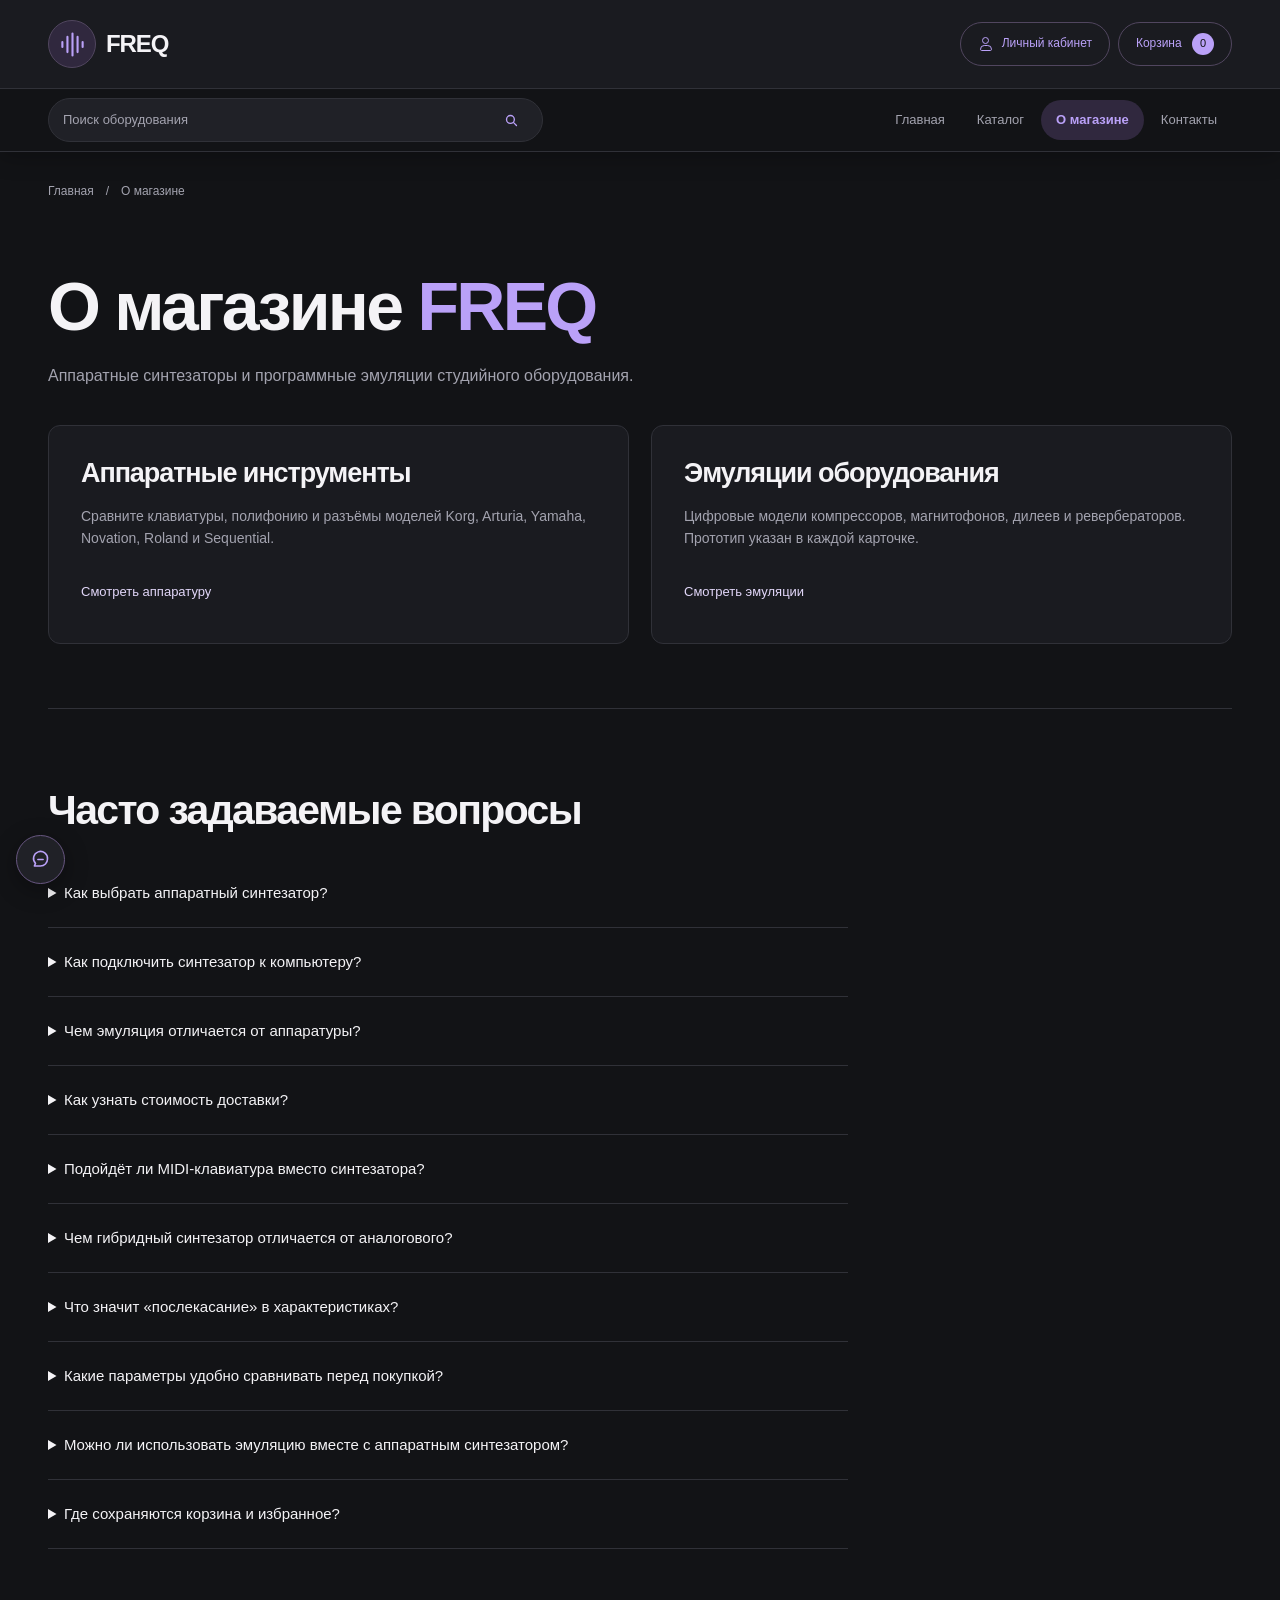
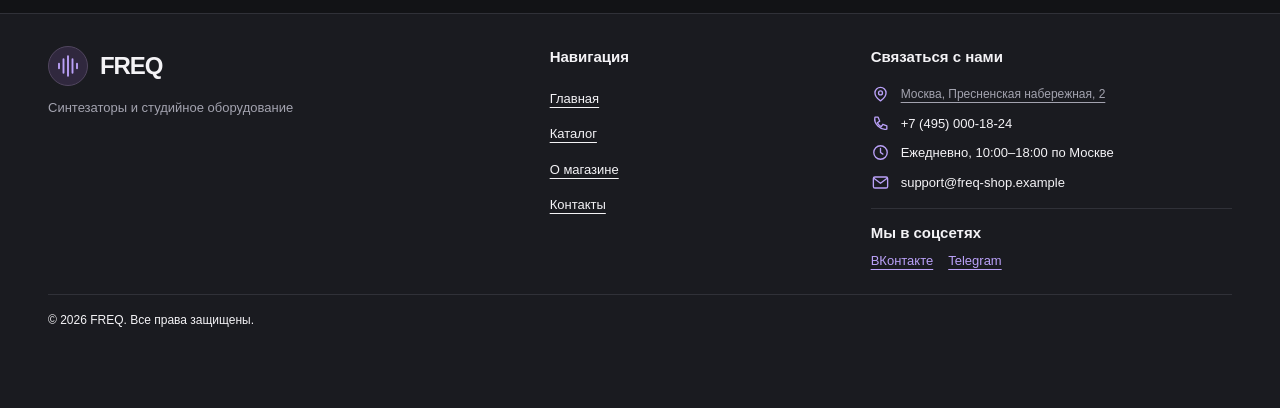
==== commit a24584b6: "feat: register local accounts and show favorites" ====
--- a/about.html
+++ b/about.html
@@ -22,7 +22,7 @@
     <a class="footer__contact-row" href="contacts.html#location-title"><svg class="footer__contact-icon" width="19" height="19" viewBox="0 0 24 24" fill="none" stroke="currentColor" stroke-width="1.7" stroke-linecap="round" stroke-linejoin="round" aria-hidden="true"><path d="M19 10c0 5-7 10-7 10s-7-5-7-10a7 7 0 1 1 14 0Z"/><circle cx="12" cy="10" r="2.5"/></svg><span>Москва, Пресненская набережная, 2</span></a>
     <div class="footer__contact-row"><svg class="footer__contact-icon" width="19" height="19" viewBox="0 0 24 24" fill="none" stroke="currentColor" stroke-width="1.7" stroke-linecap="round" stroke-linejoin="round" aria-hidden="true"><path d="M5 4h4l2 5-3 2a13 13 0 0 0 5 5l2-3 5 2v4c-8 2-17-7-15-15Z"/></svg><span>+7 (495) 000-18-24</span></div>
     <div class="footer__contact-row"><svg class="footer__contact-icon" width="19" height="19" viewBox="0 0 24 24" fill="none" stroke="currentColor" stroke-width="1.7" stroke-linecap="round" stroke-linejoin="round" aria-hidden="true"><circle cx="12" cy="12" r="8.5"/><path d="M12 7v5l3 2"/></svg><span>Ежедневно, 10:00–18:00 по Москве</span></div>
-    <div class="footer__contact-row"><svg class="footer__contact-icon" width="19" height="19" viewBox="0 0 24 24" fill="none" stroke="currentColor" stroke-width="1.7" stroke-linecap="round" stroke-linejoin="round" aria-hidden="true"><rect x="3" y="5" width="18" height="14" rx="2"/><path d="m4 7 8 6 8-6"/></svg><span>hello@freq.example</span></div>
+    <div class="footer__contact-row"><svg class="footer__contact-icon" width="19" height="19" viewBox="0 0 24 24" fill="none" stroke="currentColor" stroke-width="1.7" stroke-linecap="round" stroke-linejoin="round" aria-hidden="true"><rect x="3" y="5" width="18" height="14" rx="2"/><path d="m4 7 8 6 8-6"/></svg><span>support@freq-shop.example</span></div>
   </address>
 <section class="footer__socials" aria-labelledby="social-title">
   <h2 id="social-title">Мы в соцсетях</h2>
@@ -36,16 +36,28 @@
     <h2 id="account-title">Личный кабинет</h2>
     <button class="icon-button" type="button" data-account-close aria-label="Закрыть личный кабинет" autofocus>×</button>
   </div>
-  <p id="account-description">Профиль сохраняется в этом браузере.</p>
+  <p id="account-description">Регистрация и вход доступны в этом браузере.</p>
   <form class="account-form" method="dialog">
-    <label for="account-name">Имя</label>
-    <input id="account-name" name="name" autocomplete="name" maxlength="100">
-    <label for="account-email">Электронная почта</label>
-    <input id="account-email" name="email" type="email" autocomplete="email" maxlength="254">
-    <button class="button" type="submit">Сохранить профиль</button>
+    <label for="account-login">Логин</label>
+    <input id="account-login" name="login" autocomplete="username" maxlength="60" required>
+    <div class="account-form__field" data-registration-email>
+      <label for="account-email">Электронная почта</label>
+      <input id="account-email" name="email" type="email" autocomplete="email" maxlength="254" required>
+    </div>
+    <label for="account-password">Пароль</label>
+    <input id="account-password" name="password" type="password" autocomplete="new-password" minlength="8" maxlength="128" required>
+    <button class="button" type="submit">Зарегистрироваться</button>
     <p class="account-form__status" role="status"></p>
   </form>
-  <a class="text-link" href="favorites.html">Перейти в избранное</a>
+  <section class="account-profile" hidden aria-labelledby="account-favorites-title">
+    <div class="account-profile__header">
+      <div><strong data-profile-login></strong><p data-profile-email></p></div>
+      <button class="button button--outline" type="button" data-account-logout>Выйти</button>
+    </div>
+    <h3 id="account-favorites-title">Избранное</h3>
+    <p data-account-empty>В избранном пока нет товаров.</p>
+    <ul class="account-favorites" data-account-favorites></ul>
+  </section>
 </dialog>
 <dialog class="modal" id="cart-dialog" aria-labelledby="cart-title"><div class="modal__header"><h2 id="cart-title">Корзина</h2><button class="icon-button" data-close aria-label="Закрыть корзину">×</button></div><div id="cart-items"></div><div class="modal__total">Итого <strong id="cart-total">0 ₽</strong></div><a class="button" href="order.html" id="checkout">Перейти к заявке</a><p class="muted">Корзина сохраняется в этом браузере.</p></dialog><div class="toast" role="status" aria-live="polite"></div><a class="back-to-top" href="#top" aria-label="Наверх страницы" title="Наверх страницы" hidden><span class="back-to-top__progress" aria-hidden="true"></span>
   <svg class="back-to-top__icon" width="26" height="26" viewBox="0 0 26 26" fill="none" stroke="currentColor" stroke-width="1.9" stroke-linecap="round" stroke-linejoin="round" aria-hidden="true">
--- a/css/style.css
+++ b/css/style.css
@@ -865,7 +865,33 @@
   margin-block: 18px;
 }
 .account-form label { font-size: 14px; }
+.account-form__field { display: grid; gap: 8px; }
 .account-form input + label { margin-top: 5px; }
 .account-form .button { margin-top: 8px; }
 .account-form__status { color: var(--accent); font-size: 13px; }
 .account-form__status:empty { margin-top: -8px; }
+.account-profile { margin-top: 18px; }
+.account-profile__header {
+  display: flex;
+  flex-wrap: wrap;
+  justify-content: space-between;
+  align-items: center;
+  gap: 12px;
+  padding-bottom: 16px;
+  margin-bottom: 16px;
+  border-bottom: 1px solid var(--line);
+  overflow-wrap: anywhere;
+}
+.account-profile__header .button { width: auto; }
+.account-profile h3 { margin-bottom: 10px; }
+.account-favorites { margin: 0; padding: 0; list-style: none; }
+.account-favorites li {
+  display: flex;
+  justify-content: space-between;
+  align-items: baseline;
+  gap: 12px;
+  padding-block: 9px;
+  border-bottom: 1px solid var(--line);
+}
+.account-favorites a { color: var(--accent); text-decoration: underline; text-underline-offset: 3px; }
+.account-favorites li span { flex-shrink: 0; color: var(--muted); font-size: 13px; }
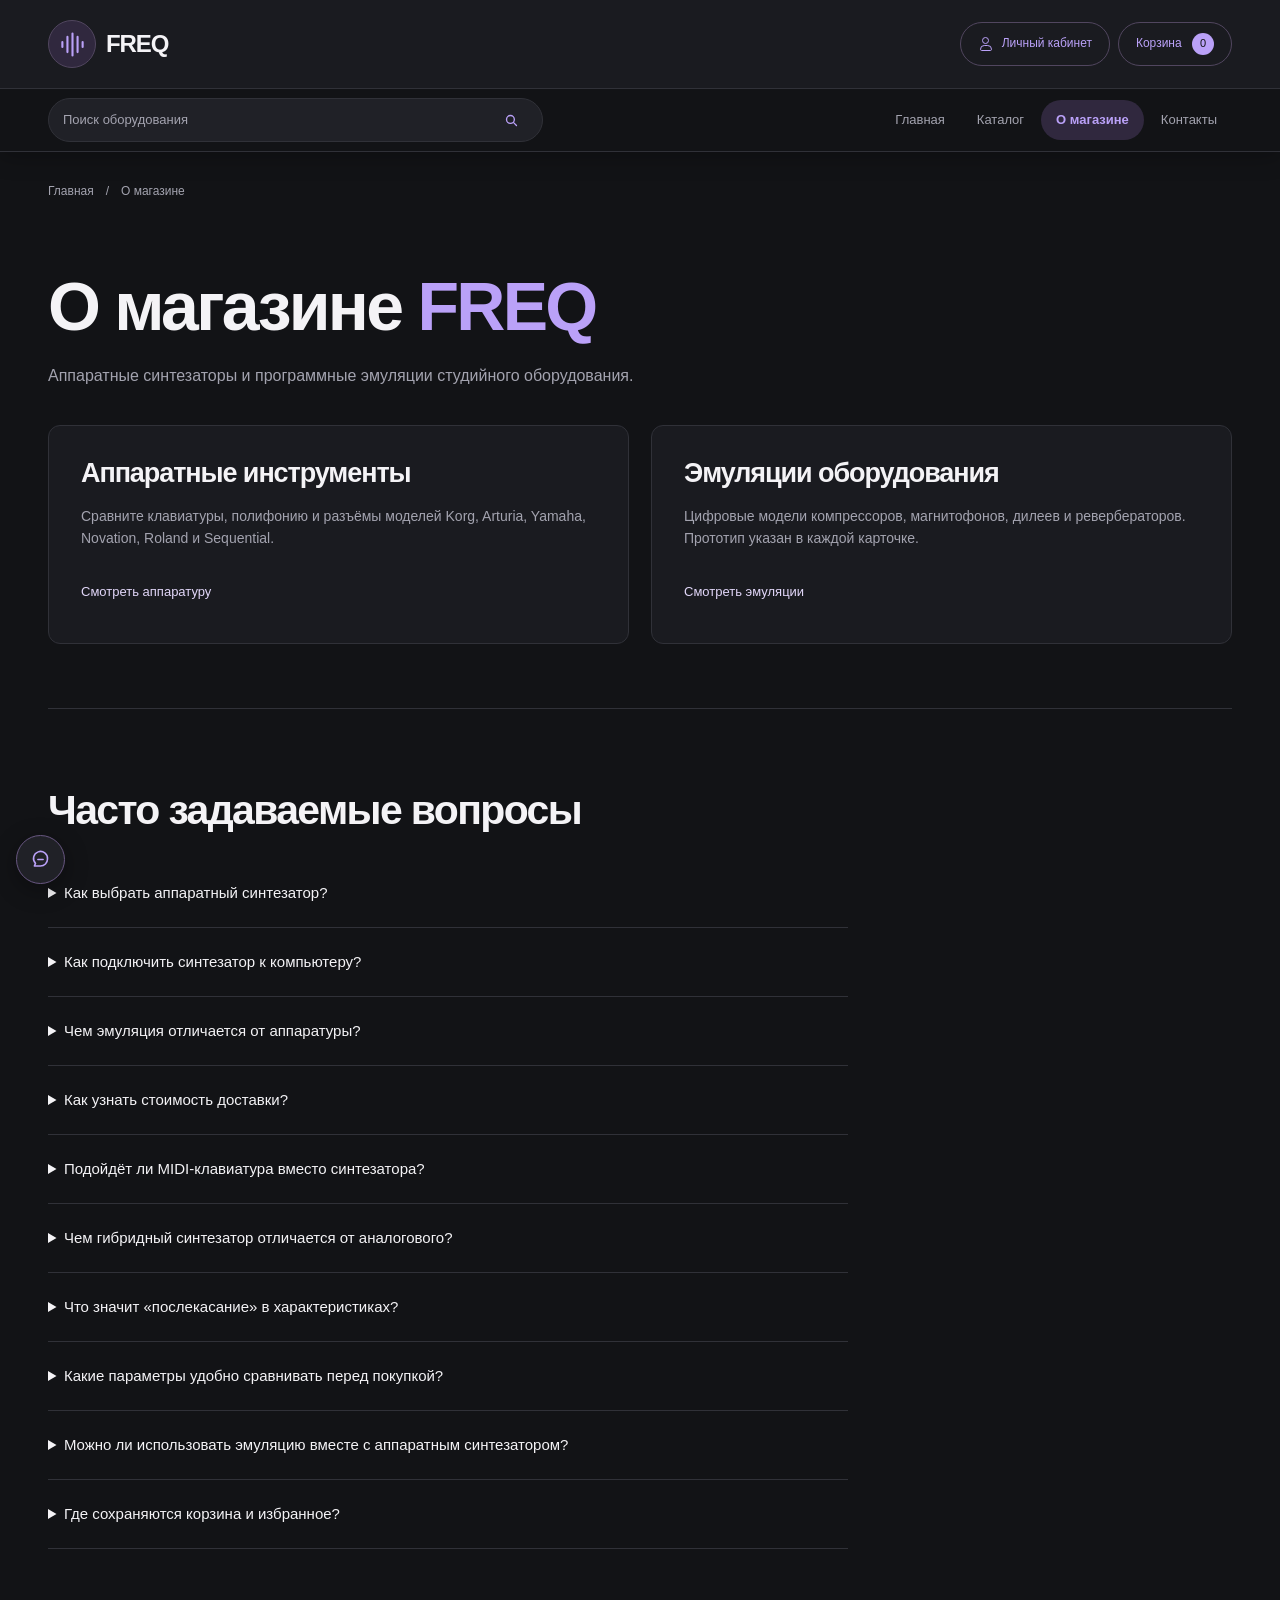
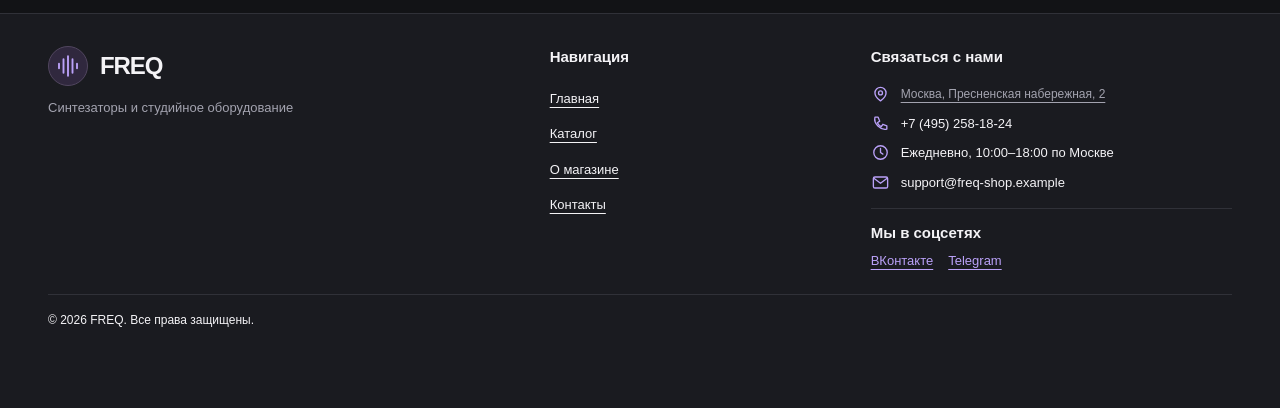
==== commit 14579ff3: "fix: update mobile footer and home products" ====
--- a/about.html
+++ b/about.html
@@ -1,4 +1,4 @@
-<!doctype html><html lang="ru"><head><meta charset="utf-8"><meta name="viewport" content="width=device-width, initial-scale=1.0"><meta name="description" content="О магазине. FREQ — аппаратные синтезаторы и программные эмуляции студийного оборудования."><title>О магазине — FREQ</title><link rel="icon" href="images/favicon.svg" type="image/svg+xml"><link rel="stylesheet" href="css/style.css"><link rel="stylesheet" href="css/responsive.css"><script src="js/main.js" defer></script></head><body id="top"><a class="skip-link" href="#main">Перейти к содержимому</a><header class="header"><div class="header__brandbar"><div class="container header__inner"><a class="header-brand" href="index.html" aria-label="FREQ — главная"><span class="header-brand__icon"><svg viewBox="0 0 32 32" width="27" height="27" fill="none" stroke="currentColor" stroke-width="2.5" stroke-linecap="round" aria-hidden="true"><path d="M4 13v6m6-12v18m6-22v26m6-22v18m6-12v6"/></svg></span><span class="brand-name">FREQ</span></a><div class="header__actions"><button class="account-button" type="button" data-account aria-haspopup="dialog" aria-controls="account-dialog"><span class="account-button__icon" aria-hidden="true"></span><span class="account-button__label">Личный кабинет</span></button><button class="cart-button" data-cart>Корзина <span class="cart-count">0</span></button></div><button class="menu-button" aria-expanded="false" aria-controls="navigation" aria-label="Открыть меню">☰</button></div></div><div class="header__navrow"><div class="container header__navinner"><form class="header-search" action="catalog.html" method="get" role="search"><label class="sr-only" for="header-query">Поиск оборудования</label><input id="header-query" name="q" type="search" placeholder="Поиск оборудования" maxlength="100"><button type="submit" aria-label="Найти товар"><svg width="17" height="17" viewBox="0 0 24 24" fill="none" stroke="currentColor" stroke-width="1.9" stroke-linecap="round" aria-hidden="true"><circle cx="10.5" cy="10.5" r="5.5"/><path d="m15 15 4 4"/></svg></button></form><nav class="nav" id="navigation" aria-label="Основная навигация"><a class="nav__link" href="index.html">Главная</a><a class="nav__link" href="catalog.html">Каталог</a><a class="nav__link nav__link--active" href="about.html" aria-current="page">О магазине</a><a class="nav__link" href="contacts.html">Контакты</a></nav></div></div></header><main tabindex="-1" id="main" class="page-main page-main--about"><nav class="breadcrumbs container" aria-label="Хлебные крошки"><a href="index.html">Главная</a><span>/</span><span aria-current="page">О магазине</span></nav>
+<!doctype html><html lang="ru"><head><meta charset="utf-8"><meta name="viewport" content="width=device-width, initial-scale=1.0"><meta name="description" content="О магазине. FREQ — аппаратные синтезаторы и программные эмуляции студийного оборудования."><title>О магазине — FREQ</title><link rel="icon" href="images/favicon.svg" type="image/svg+xml"><link rel="stylesheet" href="css/style.css"><link rel="stylesheet" href="css/responsive.css"><script src="js/main.js?v=account-session" defer></script></head><body id="top"><a class="skip-link" href="#main">Перейти к содержимому</a><header class="header"><div class="header__brandbar"><div class="container header__inner"><a class="header-brand" href="index.html" aria-label="FREQ — главная"><span class="header-brand__icon"><svg viewBox="0 0 32 32" width="27" height="27" fill="none" stroke="currentColor" stroke-width="2.5" stroke-linecap="round" aria-hidden="true"><path d="M4 13v6m6-12v18m6-22v26m6-22v18m6-12v6"/></svg></span><span class="brand-name">FREQ</span></a><div class="header__actions"><button class="account-button" type="button" data-account aria-haspopup="dialog" aria-controls="account-dialog"><span class="account-button__icon" aria-hidden="true"></span><span class="account-button__label">Личный кабинет</span></button><button class="cart-button" data-cart>Корзина <span class="cart-count">0</span></button></div><button class="menu-button" aria-expanded="false" aria-controls="navigation" aria-label="Открыть меню">☰</button></div></div><div class="header__navrow"><div class="container header__navinner"><form class="header-search" action="catalog.html" method="get" role="search"><label class="sr-only" for="header-query">Поиск оборудования</label><input id="header-query" name="q" type="search" placeholder="Поиск оборудования" maxlength="100"><button type="submit" aria-label="Найти товар"><svg width="17" height="17" viewBox="0 0 24 24" fill="none" stroke="currentColor" stroke-width="1.9" stroke-linecap="round" aria-hidden="true"><circle cx="10.5" cy="10.5" r="5.5"/><path d="m15 15 4 4"/></svg></button></form><nav class="nav" id="navigation" aria-label="Основная навигация"><a class="nav__link" href="index.html">Главная</a><a class="nav__link" href="catalog.html">Каталог</a><a class="nav__link nav__link--active" href="about.html" aria-current="page">О магазине</a><a class="nav__link" href="contacts.html">Контакты</a></nav></div></div></header><main tabindex="-1" id="main" class="page-main page-main--about"><nav class="breadcrumbs container" aria-label="Хлебные крошки"><a href="index.html">Главная</a><span>/</span><span aria-current="page">О магазине</span></nav>
 <section class="section section--top container"><h1 class="page-title">О магазине <span class="accent">FREQ</span></h1><p class="lead">Аппаратные синтезаторы и программные эмуляции студийного оборудования.</p>
 <div class="feature-grid"><article class="contact-card"><h2>Аппаратные инструменты</h2><p>Сравните клавиатуры, полифонию и разъёмы моделей Korg, Arturia, Yamaha, Novation, Roland и Sequential.</p><a class="text-link" href="catalog.html?category=hardware">Смотреть аппаратуру</a></article>
 <article class="contact-card"><h2>Эмуляции оборудования</h2><p>Цифровые модели компрессоров, магнитофонов, дилеев и ревербераторов. Прототип указан в каждой карточке.</p><a class="text-link" href="catalog.html?category=effect">Смотреть эмуляции</a></article></div></section>
@@ -20,7 +20,7 @@
   <h2>Связаться с нами</h2>
   <address class="footer__contact-list">
     <a class="footer__contact-row" href="contacts.html#location-title"><svg class="footer__contact-icon" width="19" height="19" viewBox="0 0 24 24" fill="none" stroke="currentColor" stroke-width="1.7" stroke-linecap="round" stroke-linejoin="round" aria-hidden="true"><path d="M19 10c0 5-7 10-7 10s-7-5-7-10a7 7 0 1 1 14 0Z"/><circle cx="12" cy="10" r="2.5"/></svg><span>Москва, Пресненская набережная, 2</span></a>
-    <div class="footer__contact-row"><svg class="footer__contact-icon" width="19" height="19" viewBox="0 0 24 24" fill="none" stroke="currentColor" stroke-width="1.7" stroke-linecap="round" stroke-linejoin="round" aria-hidden="true"><path d="M5 4h4l2 5-3 2a13 13 0 0 0 5 5l2-3 5 2v4c-8 2-17-7-15-15Z"/></svg><span>+7 (495) 000-18-24</span></div>
+    <div class="footer__contact-row"><svg class="footer__contact-icon" width="19" height="19" viewBox="0 0 24 24" fill="none" stroke="currentColor" stroke-width="1.7" stroke-linecap="round" stroke-linejoin="round" aria-hidden="true"><path d="M5 4h4l2 5-3 2a13 13 0 0 0 5 5l2-3 5 2v4c-8 2-17-7-15-15Z"/></svg><span>+7 (495) 258-18-24</span></div>
     <div class="footer__contact-row"><svg class="footer__contact-icon" width="19" height="19" viewBox="0 0 24 24" fill="none" stroke="currentColor" stroke-width="1.7" stroke-linecap="round" stroke-linejoin="round" aria-hidden="true"><circle cx="12" cy="12" r="8.5"/><path d="M12 7v5l3 2"/></svg><span>Ежедневно, 10:00–18:00 по Москве</span></div>
     <div class="footer__contact-row"><svg class="footer__contact-icon" width="19" height="19" viewBox="0 0 24 24" fill="none" stroke="currentColor" stroke-width="1.7" stroke-linecap="round" stroke-linejoin="round" aria-hidden="true"><rect x="3" y="5" width="18" height="14" rx="2"/><path d="m4 7 8 6 8-6"/></svg><span>support@freq-shop.example</span></div>
   </address>
--- a/css/style.css
+++ b/css/style.css
@@ -797,8 +797,12 @@
   border-top: 1px solid var(--line);
   margin-bottom: 22px;
 }
-.contact-feedback__hours h3 { font-size: 17px; margin-bottom: 6px; }
 .contact-feedback__hours p { font-size: 14px; }
+.contact-feedback__channels .contact-feedback__hours {
+  border: 0;
+  margin: 0;
+  padding: 0;
+}
 .contact-overview--stacked .contact-overview__grid {
   grid-template-columns: minmax(0, 1fr);
   gap: clamp(24px, 4vw, 48px);
@@ -808,6 +812,21 @@
   .contact-overview__grid { grid-template-columns: minmax(0, 1.8fr) minmax(250px, 1fr); }
   .contact-overview--stacked .contact-feedback__channels {
     grid-template-columns: repeat(3, minmax(0, 1fr));
+  }
+  .contact-overview--stacked .contact-feedback__hours {
+    grid-area: 2 / 1 / auto / -1;
+    margin-top: 5px;
+    padding-top: 17px;
+    border-top: 1px solid var(--line);
+  }
+  .contact-overview--stacked .contact-feedback__hours dt {
+    color: var(--text);
+    font-size: 17px;
+    font-weight: 700;
+  }
+  .contact-overview--stacked .contact-feedback__hours dd {
+    color: var(--muted);
+    font-size: 14px;
   }
 }
 
--- a/css/responsive.css
+++ b/css/responsive.css
@@ -27,6 +27,9 @@
   .products-grid--catalog { grid-template-columns: repeat(3, minmax(0, 1fr)); }
   .products-grid--catalog .product-card__body { padding: 15px; }
   .products-grid--catalog .product-card__bottom { flex-wrap: wrap; gap: 8px; }
+  #popular .products-grid { grid-template-columns: repeat(4, minmax(0, 1fr)); }
+  #popular .product-card__body { padding: 16px; }
+  #popular .product-card__bottom { flex-wrap: wrap; }
   .contact-details { grid-template-columns: 1fr auto; align-items: baseline; }
 }
 @media (max-width: 359px) {
@@ -39,10 +42,6 @@
   .hero__visual { min-height: 0; }
   .hero__orb { display: none; }
   .header .nav--open { max-height: max(115px, calc(100dvh - 168px)); overflow-y: auto; }
-}
-@media (min-width: 480px) and (max-width: 767px) {
-  .footer__grid { grid-template-columns: minmax(0, 1fr) minmax(0, 1.4fr); gap: 28px; }
-  .footer__intro { grid-column: 1 / -1; }
 }
 @media (max-width: 479px) {
   .catalog-control { width: 100%; }
@@ -77,8 +76,28 @@
   .page-main--home #faq { min-height: 0; }
 }
 @media screen and (max-width: 767px) {
-  .footer__grid { gap: 20px; }
+  .footer__grid { grid-template-columns: minmax(0, 1fr) minmax(0, 1.4fr); gap: 20px 12px; }
+  .footer__intro { grid-column: 1 / -1; }
   .footer__contacts { margin-top: 0; }
+  #popular .products-grid {
+    grid-template-columns: repeat(2, minmax(0, 1fr));
+    gap: 12px;
+  }
+  #popular .product-card__body { padding: clamp(10px, 3vw, 18px); }
+  #popular .product-card__body .eyebrow { flex-wrap: wrap; gap: 2px 6px; }
+  #popular .product-card__heading { gap: 6px; }
+  #popular .product-card__title {
+    font-size: clamp(14px, 3.8vw, 19px);
+    letter-spacing: -.03em;
+  }
+  #popular .favorite-button { width: 36px; height: 36px; }
+  #popular .product-card__bottom {
+    align-items: stretch;
+    flex-direction: column;
+    margin-top: 14px;
+    padding-top: 10px;
+  }
+  #popular .product-card__bottom .button { min-height: 44px; padding-inline: 6px; }
 }
 
 @media (max-width: 599px) {
